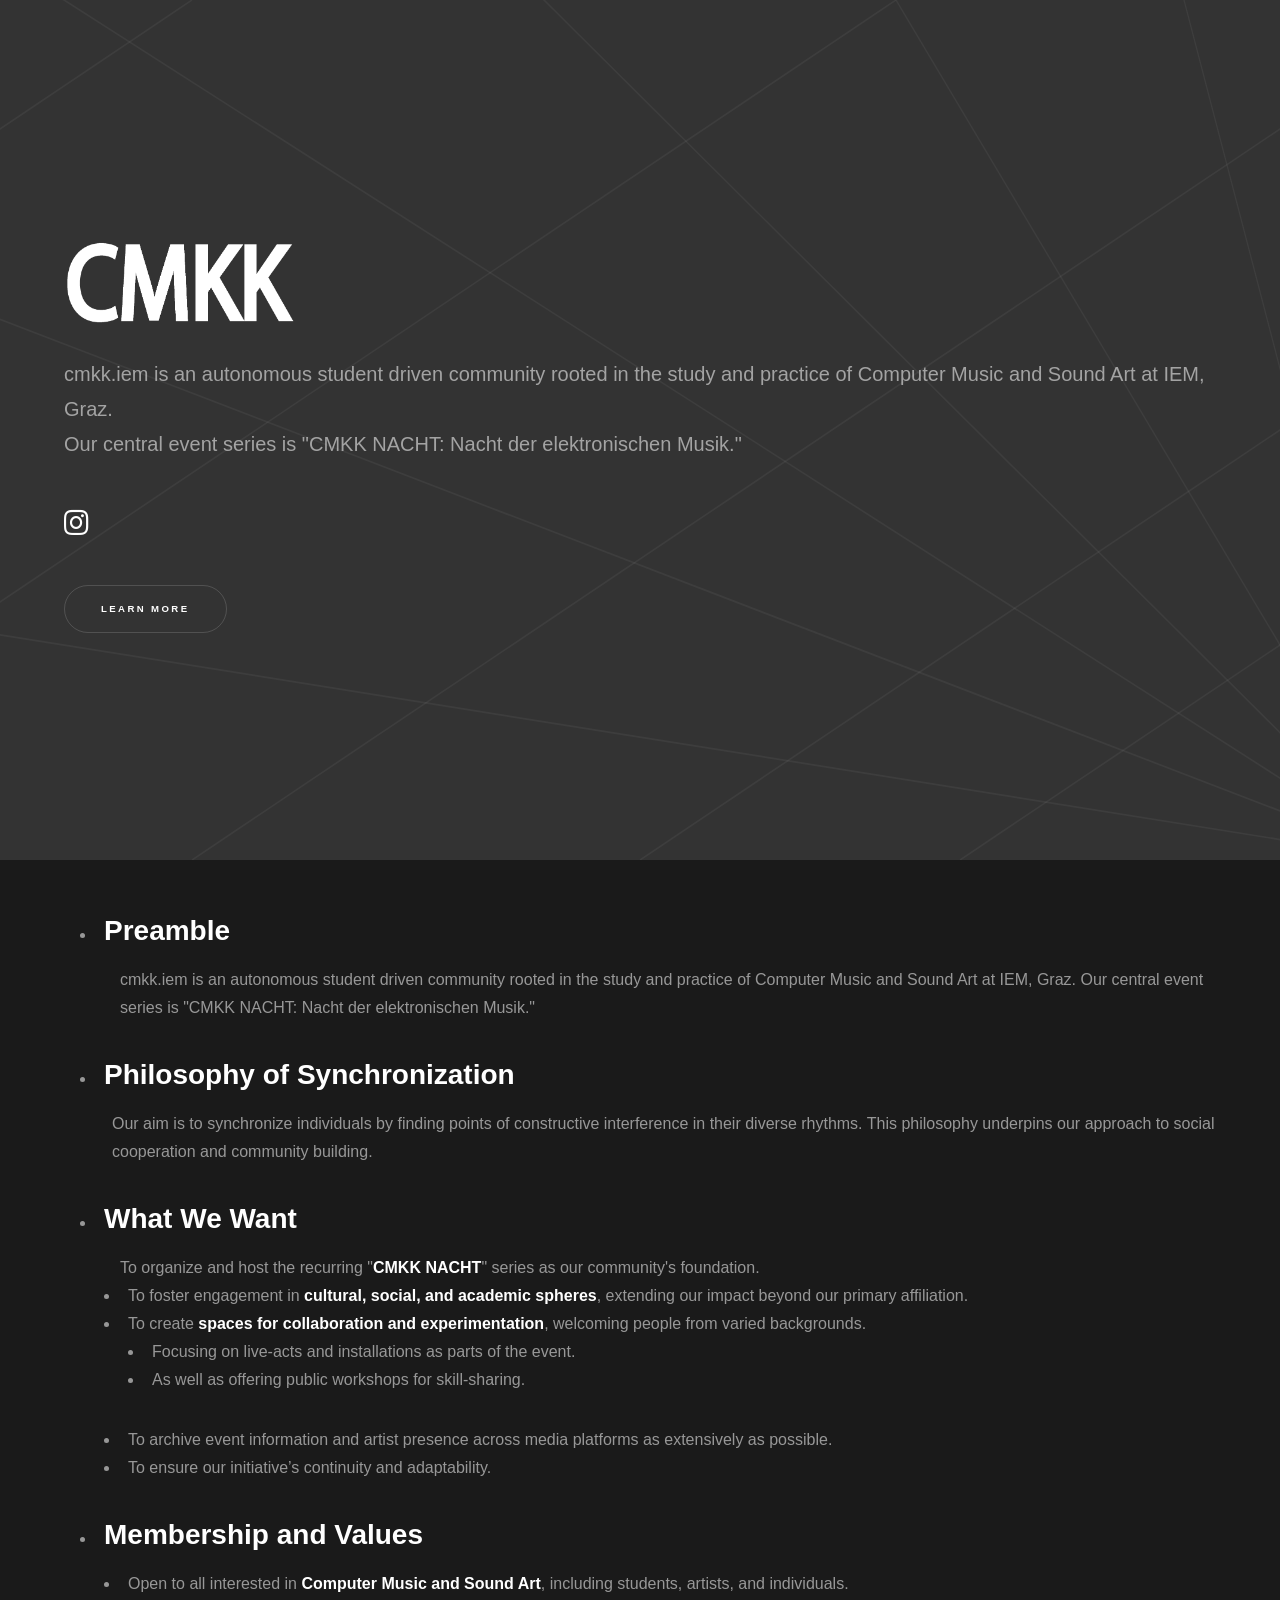
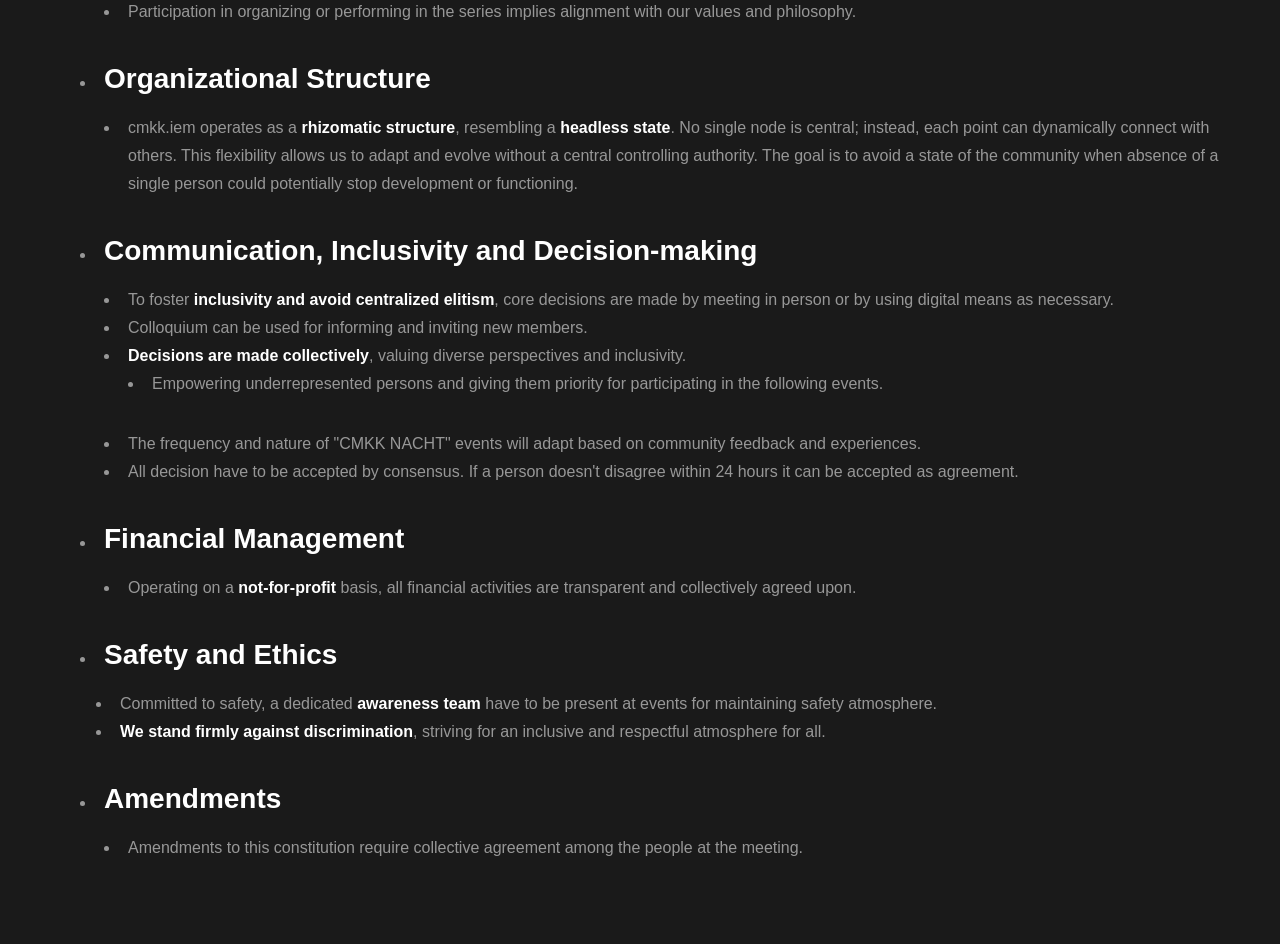
==== index.html @ 6db9745a "Add files via upload" ====
<!DOCTYPE HTML>
<!--
	Hyperspace by HTML5 UP
	html5up.net | @ajlkn
	Free for personal and commercial use under the CCA 3.0 license (html5up.net/license)
-->
<html>
	<head>
		<title>Hyperspace by HTML5 UP</title>
		<meta charset="utf-8" />
		<meta name="viewport" content="width=device-width, initial-scale=1, user-scalable=no" />
		<link rel="stylesheet" href="assets/css/main.css" />
		<noscript><link rel="stylesheet" href="assets/css/noscript.css" /></noscript>
	</head>
	<body class="is-preload">


		<!-- Wrapper -->
			<div id="wrapper">

				<!-- Intro -->
					<section id="intro" class="wrapper style1 fullscreen fade-up">
						<div class="inner">
							<img width="20%"src="assets/cmkk.png"> 
							<p>cmkk.iem is an autonomous student driven community rooted in the study and practice of Computer Music and Sound Art at IEM, Graz. <br> Our central event series is "CMKK NACHT: Nacht der elektronischen Musik."

							<h2><a href="#" class="icon brands fa-instagram"><span class="label">Instagram</span></a></h2></p>
							<ul class="actions">
								<li><a href="#one" class="button scrolly">Learn more</a></li>


							</ul>
						</div>
					</section>

				<!-- One -->
					<section id="one" class="wrapper style2 diva">
						<section>
							<div class="inner"><ul>
 	<li>
<h2>Preamble</h2>
<ul>
 	cmkk.iem is an autonomous student driven community rooted in the study and practice of Computer Music and Sound Art at IEM, Graz. Our central event series is "CMKK NACHT: Nacht der elektronischen Musik."</li>
</ul>
</li>
</ul>
<ul>
 	<li>
<h2>Philosophy of Synchronization</h2>
</li>
 	
<ul>
 	Our aim is to synchronize individuals by finding points of constructive interference in their diverse rhythms. This philosophy underpins our approach to social cooperation and community building.</li>
</ul>
</li>
</ul>
<ul>
 	<li>
<h2>What We Want</h2>
<ul>
 	To organize and host the recurring "<b>CMKK NACHT</b>" series as our community's foundation.</li>
 	<li>To foster engagement in <b>cultural, social, and academic spheres</b>, extending our impact beyond our primary affiliation.</li>
 	<li>To create <b>spaces for collaboration and experimentation</b>, welcoming people from varied backgrounds.
<ul>
 	<li>Focusing on live-acts and installations as parts of the event.</li>
 	<li>As well as offering public workshops for skill-sharing.</li>
</ul>
</li>
 	<li>To archive event information and artist presence across media platforms as extensively as possible.</li>
 	<li>To ensure our initiative’s continuity and adaptability.</li>
</ul>
</li>
 	<li>
<h2>Membership and Values</h2>
<ul>
 	<li>Open to all interested in <b>Computer Music and Sound Art</b>, including students, artists, and individuals.</li>
 	<li>Participation in organizing or performing in the series implies alignment with our values and philosophy.</li>
</ul>
</li>
 	<li>
<h2>Organizational Structure</h2>
<ul>
 	<li>cmkk.iem operates as a <b>rhizomatic structure</b>, resembling a <b>headless state</b>. No single node is central; instead, each point can dynamically connect with others. This flexibility allows us to adapt and evolve without a central controlling authority. The goal is to avoid a state of the community when absence of a single person could potentially stop development or functioning.</li>
</ul>
</li>
 	<li>
<h2>Communication, Inclusivity and Decision-making</h2>
<ul>
 	<li>To foster <b>inclusivity and avoid centralized elitism</b>, core decisions are made by meeting in person or by using digital means as necessary.</li>
 	<li>Colloquium can be used for informing and inviting new members.</li>
 	<li><b>Decisions are made collectively</b>, valuing diverse perspectives and inclusivity.
<ul>
 	<li>Empowering underrepresented persons and giving them priority for participating in the following events.</li>
</ul>
</li>
 	<li>The frequency and nature of "CMKK NACHT" events will adapt based on community feedback and experiences.</li>
 	<li>All decision have to be accepted by consensus. If a person doesn't disagree within 24 hours it can be accepted as agreement.</li>
</ul>
</li>
 	<li>
<h2>Financial Management</h2>
<ul>
 	<li>Operating on a <b>not-for-profit</b> basis, all financial activities are transparent and collectively agreed upon.</li>
</ul>
</li>
 	<li>
<h2>Safety and Ethics</h2>
</li>
 	
<ul>
 	<li>Committed to safety, a dedicated <b>awareness team</b> have to be present at events for maintaining safety atmosphere.</li>
 	<li><b>We stand firmly against discrimination</b>, striving for an inclusive and respectful atmosphere for all.</li>
</ul>
</li>
</ul>
<ul>
 	<li>
<h2>Amendments</h2>
<ul>
 	<li>Amendments to this constitution require collective agreement among the people at the meeting.</li>
</ul>
</li>
</ul>
</div>
					</section>
						
					

				

			</div>

		<!-- Scripts -->
			<script src="assets/js/jquery.min.js"></script>
			<script src="assets/js/jquery.scrollex.min.js"></script>
			<script src="assets/js/jquery.scrolly.min.js"></script>
			<script src="assets/js/browser.min.js"></script>
			<script src="assets/js/breakpoints.min.js"></script>
			<script src="assets/js/util.js"></script>
			<script src="assets/js/main.js"></script>

	</body>
</html>
---- assets/css/main.css ----
@import url(fontawesome-all.min.css);

/*
	Hyperspace by HTML5 UP
	html5up.net | @ajlkn
	Free for personal and commercial use under the CCA 3.0 license (html5up.net/license)
*/

html, body, div, span, applet, object,
iframe, h1, h2, h3, h4, h5, h6, p, blockquote,
pre, a, abbr, acronym, address, big, cite,
code, del, dfn, em, img, ins, kbd, q, s, samp,
small, strike, strong, sub, sup, tt, var, b,
u, i, center, dl, dt, dd, ol, ul, li, fieldset,
form, label, legend, table, caption, tbody,
tfoot, thead, tr, th, td, article, aside,
canvas, details, embed, figure, figcaption,
footer, header, hgroup, menu, nav, output, ruby,
section, summary, time, mark, audio, video {
	margin: 0;
	padding: 0;
	border: 0;
	font-size: 100%;
	font: inherit;
	vertical-align: baseline;}

article, aside, details, figcaption, figure,
footer, header, hgroup, menu, nav, section {
	display: block;}

body {
	line-height: 1;
}

ol, ul {
	list-style: none;
}

blockquote, q {
	quotes: none;
}

	blockquote:before, blockquote:after, q:before, q:after {
		content: '';
		content: none;
	}

table {
	border-collapse: collapse;
	border-spacing: 0;
}

body {
	-webkit-text-size-adjust: none;
}

mark {
	background-color: transparent;
	color: inherit;
}

input::-moz-focus-inner {
	border: 0;
	padding: 0;
}

input, select, textarea {
	-moz-appearance: none;
	-webkit-appearance: none;
	-ms-appearance: none;
	appearance: none;
}

/* Basic */

	@-ms-viewport {
		width: device-width;
	}

	body {
		-ms-overflow-style: scrollbar;
	}

	@media screen and (max-width: 480px) {

		html, body {
			min-width: 320px;
		}

	}

	html {
		box-sizing: border-box;
	}

	*, *:before, *:after {
		box-sizing: inherit;
	}

	body {
		background: #312450;
	}

		body.is-preload *, body.is-preload *:before, body.is-preload *:after {
			-moz-animation: none !important;
			-webkit-animation: none !important;
			-ms-animation: none !important;
			animation: none !important;
			-moz-transition: none !important;
			-webkit-transition: none !important;
			-ms-transition: none !important;
			transition: none !important;
		}
	 .diva {
  padding-top: 50px;
  padding-right: 30px;
  padding-bottom: 50px;
  padding-left: 80px;
}

/* Type */

	body, input, select, textarea {
		color: rgba(255, 255, 255, 0.55);
		font-family: Arial, Helvetica, sans-serif;
		font-size: 16.5pt;
		font-weight: normal;
		line-height: 1.75;
	}

		@media screen and (max-width: 1680px) {

			body, input, select, textarea {
				font-size: 13pt;
			}

		}

		@media screen and (max-width: 1280px) {

			body, input, select, textarea {
				font-size: 12pt;
			}

		}

		@media screen and (max-width: 360px) {

			body, input, select, textarea {
				font-size: 11pt;
			}

		}

	a {
		-moz-transition: color 0.2s ease, border-bottom-color 0.2s ease;
		-webkit-transition: color 0.2s ease, border-bottom-color 0.2s ease;
		-ms-transition: color 0.2s ease, border-bottom-color 0.2s ease;
		transition: color 0.2s ease, border-bottom-color 0.2s ease;
		border-bottom: dotted 1px rgba(255, 255, 255, 0.35);
		color: inherit;
		text-decoration: none;
	}

		a:hover {
			border-bottom-color: transparent;
			color: #ffffff;
		}

	strong, b {
		color: #ffffff;
		font-weight: bold;
	}

	em, i {
		font-style: italic;
	}

	p {
		margin: 0 0 2em 0;
	}

	h1, h2, h3, h4, h5, h6 {
		color: #ffffff;
		font-weight: bold;
		line-height: 1.5;
		margin: 0 0 0.5em 0;
	}

		h1 a, h2 a, h3 a, h4 a, h5 a, h6 a {
			color: inherit;
			text-decoration: none;
		}

	h1 {
		font-size: 2.75em;
	}

		h1.major {
			margin: 0 0 1.3em 0;
			position: relative;
			padding-bottom: 0.35em;
		}

			h1.major:after {
				background-image: -moz-linear-gradient(to right, #5e42a6, #b74e91);
				background-image: -webkit-linear-gradient(to right, #5e42a6, #b74e91);
				background-image: -ms-linear-gradient(to right, #5e42a6, #b74e91);
				background-image: linear-gradient(to right, #5e42a6, #b74e91);
				-moz-transition: max-width 0.2s ease;
				-webkit-transition: max-width 0.2s ease;
				-ms-transition: max-width 0.2s ease;
				transition: max-width 0.2s ease;
				border-radius: 0.2em;
				bottom: 0;
				content: '';
				height: 0.05em;
				position: absolute;
				right: 0;
				width: 100%;
			}

	h2 {
		font-size: 1.75em;
	}

	h3 {
		font-size: 1.1em;
	}

	h4 {
		font-size: 1em;
	}

	h5 {
		font-size: 0.8em;
	}

	h6 {
		font-size: 0.6em;
	}

	@media screen and (max-width: 736px) {

		h1 {
			font-size: 2em;
		}

		h2 {
			font-size: 1.25em;
		}

		h3 {
			font-size: 1em;
		}

		h4 {
			font-size: 0.8em;
		}

		h5 {
			font-size: 0.6em;
		}

		h6 {
			font-size: 0.6em;
		}

	}

	sub {
		font-size: 0.8em;
		position: relative;
		top: 0.5em;
	}

	sup {
		font-size: 0.8em;
		position: relative;
		top: -0.5em;
	}

	blockquote {
		border-left: solid 4px rgba(255, 255, 255, 0.15);
		font-style: italic;
		margin: 0 0 2em 0;
		padding: 0.5em 0 0.5em 2em;
	}

	code {
		background: rgba(255, 255, 255, 0.05);
		border-radius: 0.25em;
		border: solid 1px rgba(255, 255, 255, 0.15);
		font-family: "Courier New", monospace;
		font-size: 0.9em;
		margin: 0 0.25em;
		padding: 0.25em 0.65em;
	}

	pre {
		-webkit-overflow-scrolling: touch;
		font-family: "Courier New", monospace;
		font-size: 0.9em;
		margin: 0 0 2em 0;
	}

		pre code {
			display: block;
			line-height: 1.75em;
			padding: 1em 1.5em;
			overflow-x: auto;
		}

	hr {
		border: 0;
		border-bottom: solid 1px rgba(255, 255, 255, 0.15);
		margin: 2em 0;
	}

		hr.major {
			margin: 3em 0;
		}

	.align-left {
		text-align: left;
	}

	.align-center {
		text-align: center;
	}

	.align-right {
		text-align: right;
	}

/* Row */

	.row {
		display: flex;
		flex-wrap: wrap;
		box-sizing: border-box;
		align-items: stretch;
	}

		.row > * {
			box-sizing: border-box;
		}

		.row.gtr-uniform > * > :last-child {
			margin-bottom: 0;
		}

		.row.aln-left {
			justify-content: flex-start;
		}

		.row.aln-center {
			justify-content: center;
		}

		.row.aln-right {
			justify-content: flex-end;
		}

		.row.aln-top {
			align-items: flex-start;
		}

		.row.aln-middle {
			align-items: center;
		}

		.row.aln-bottom {
			align-items: flex-end;
		}

		.row > .imp {
			order: -1;
		}

		.row > .col-1 {
			width: 8.33333%;
		}

		.row > .off-1 {
			margin-left: 8.33333%;
		}

		.row > .col-2 {
			width: 16.66667%;
		}

		.row > .off-2 {
			margin-left: 16.66667%;
		}

		.row > .col-3 {
			width: 25%;
		}

		.row > .off-3 {
			margin-left: 25%;
		}

		.row > .col-4 {
			width: 33.33333%;
		}

		.row > .off-4 {
			margin-left: 33.33333%;
		}

		.row > .col-5 {
			width: 41.66667%;
		}

		.row > .off-5 {
			margin-left: 41.66667%;
		}

		.row > .col-6 {
			width: 50%;
		}

		.row > .off-6 {
			margin-left: 50%;
		}

		.row > .col-7 {
			width: 58.33333%;
		}

		.row > .off-7 {
			margin-left: 58.33333%;
		}

		.row > .col-8 {
			width: 66.66667%;
		}

		.row > .off-8 {
			margin-left: 66.66667%;
		}

		.row > .col-9 {
			width: 75%;
		}

		.row > .off-9 {
			margin-left: 75%;
		}

		.row > .col-10 {
			width: 83.33333%;
		}

		.row > .off-10 {
			margin-left: 83.33333%;
		}

		.row > .col-11 {
			width: 91.66667%;
		}

		.row > .off-11 {
			margin-left: 91.66667%;
		}

		.row > .col-12 {
			width: 100%;
		}

		.row > .off-12 {
			margin-left: 100%;
		}

		.row.gtr-0 {
			margin-top: 0;
			margin-left: 0em;
		}

			.row.gtr-0 > * {
				padding: 0 0 0 0em;
			}

			.row.gtr-0.gtr-uniform {
				margin-top: 0em;
			}

				.row.gtr-0.gtr-uniform > * {
					padding-top: 0em;
				}

		.row.gtr-25 {
			margin-top: 0;
			margin-left: -0.375em;
		}

			.row.gtr-25 > * {
				padding: 0 0 0 0.375em;
			}

			.row.gtr-25.gtr-uniform {
				margin-top: -0.375em;
			}

				.row.gtr-25.gtr-uniform > * {
					padding-top: 0.375em;
				}

		.row.gtr-50 {
			margin-top: 0;
			margin-left: -0.75em;
		}

			.row.gtr-50 > * {
				padding: 0 0 0 0.75em;
			}

			.row.gtr-50.gtr-uniform {
				margin-top: -0.75em;
			}

				.row.gtr-50.gtr-uniform > * {
					padding-top: 0.75em;
				}

		.row {
			margin-top: 0;
			margin-left: -1.5em;
		}

			.row > * {
				padding: 0 0 0 1.5em;
			}

			.row.gtr-uniform {
				margin-top: -1.5em;
			}

				.row.gtr-uniform > * {
					padding-top: 1.5em;
				}

		.row.gtr-150 {
			margin-top: 0;
			margin-left: -2.25em;
		}

			.row.gtr-150 > * {
				padding: 0 0 0 2.25em;
			}

			.row.gtr-150.gtr-uniform {
				margin-top: -2.25em;
			}

				.row.gtr-150.gtr-uniform > * {
					padding-top: 2.25em;
				}

		.row.gtr-200 {
			margin-top: 0;
			margin-left: -3em;
		}

			.row.gtr-200 > * {
				padding: 0 0 0 3em;
			}

			.row.gtr-200.gtr-uniform {
				margin-top: -3em;
			}

				.row.gtr-200.gtr-uniform > * {
					padding-top: 3em;
				}

		@media screen and (max-width: 1680px) {

			.row {
				display: flex;
				flex-wrap: wrap;
				box-sizing: border-box;
				align-items: stretch;
			}

				.row > * {
					box-sizing: border-box;
				}

				.row.gtr-uniform > * > :last-child {
					margin-bottom: 0;
				}

				.row.aln-left {
					justify-content: flex-start;
				}

				.row.aln-center {
					justify-content: center;
				}

				.row.aln-right {
					justify-content: flex-end;
				}

				.row.aln-top {
					align-items: flex-start;
				}

				.row.aln-middle {
					align-items: center;
				}

				.row.aln-bottom {
					align-items: flex-end;
				}

				.row > .imp-xlarge {
					order: -1;
				}

				.row > .col-1-xlarge {
					width: 8.33333%;
				}

				.row > .off-1-xlarge {
					margin-left: 8.33333%;
				}

				.row > .col-2-xlarge {
					width: 16.66667%;
				}

				.row > .off-2-xlarge {
					margin-left: 16.66667%;
				}

				.row > .col-3-xlarge {
					width: 25%;
				}

				.row > .off-3-xlarge {
					margin-left: 25%;
				}

				.row > .col-4-xlarge {
					width: 33.33333%;
				}

				.row > .off-4-xlarge {
					margin-left: 33.33333%;
				}

				.row > .col-5-xlarge {
					width: 41.66667%;
				}

				.row > .off-5-xlarge {
					margin-left: 41.66667%;
				}

				.row > .col-6-xlarge {
					width: 50%;
				}

				.row > .off-6-xlarge {
					margin-left: 50%;
				}

				.row > .col-7-xlarge {
					width: 58.33333%;
				}

				.row > .off-7-xlarge {
					margin-left: 58.33333%;
				}

				.row > .col-8-xlarge {
					width: 66.66667%;
				}

				.row > .off-8-xlarge {
					margin-left: 66.66667%;
				}

				.row > .col-9-xlarge {
					width: 75%;
				}

				.row > .off-9-xlarge {
					margin-left: 75%;
				}

				.row > .col-10-xlarge {
					width: 83.33333%;
				}

				.row > .off-10-xlarge {
					margin-left: 83.33333%;
				}

				.row > .col-11-xlarge {
					width: 91.66667%;
				}

				.row > .off-11-xlarge {
					margin-left: 91.66667%;
				}

				.row > .col-12-xlarge {
					width: 100%;
				}

				.row > .off-12-xlarge {
					margin-left: 100%;
				}

				.row.gtr-0 {
					margin-top: 0;
					margin-left: 0em;
				}

					.row.gtr-0 > * {
						padding: 0 0 0 0em;
					}

					.row.gtr-0.gtr-uniform {
						margin-top: 0em;
					}

						.row.gtr-0.gtr-uniform > * {
							padding-top: 0em;
						}

				.row.gtr-25 {
					margin-top: 0;
					margin-left: -0.375em;
				}

					.row.gtr-25 > * {
						padding: 0 0 0 0.375em;
					}

					.row.gtr-25.gtr-uniform {
						margin-top: -0.375em;
					}

						.row.gtr-25.gtr-uniform > * {
							padding-top: 0.375em;
						}

				.row.gtr-50 {
					margin-top: 0;
					margin-left: -0.75em;
				}

					.row.gtr-50 > * {
						padding: 0 0 0 0.75em;
					}

					.row.gtr-50.gtr-uniform {
						margin-top: -0.75em;
					}

						.row.gtr-50.gtr-uniform > * {
							padding-top: 0.75em;
						}

				.row {
					margin-top: 0;
					margin-left: -1.5em;
				}

					.row > * {
						padding: 0 0 0 1.5em;
					}

					.row.gtr-uniform {
						margin-top: -1.5em;
					}

						.row.gtr-uniform > * {
							padding-top: 1.5em;
						}

				.row.gtr-150 {
					margin-top: 0;
					margin-left: -2.25em;
				}

					.row.gtr-150 > * {
						padding: 0 0 0 2.25em;
					}

					.row.gtr-150.gtr-uniform {
						margin-top: -2.25em;
					}

						.row.gtr-150.gtr-uniform > * {
							padding-top: 2.25em;
						}

				.row.gtr-200 {
					margin-top: 0;
					margin-left: -3em;
				}

					.row.gtr-200 > * {
						padding: 0 0 0 3em;
					}

					.row.gtr-200.gtr-uniform {
						margin-top: -3em;
					}

						.row.gtr-200.gtr-uniform > * {
							padding-top: 3em;
						}

		}

		@media screen and (max-width: 1280px) {

			.row {
				display: flex;
				flex-wrap: wrap;
				box-sizing: border-box;
				align-items: stretch;
			}

				.row > * {
					box-sizing: border-box;
				}

				.row.gtr-uniform > * > :last-child {
					margin-bottom: 0;
				}

				.row.aln-left {
					justify-content: flex-start;
				}

				.row.aln-center {
					justify-content: center;
				}

				.row.aln-right {
					justify-content: flex-end;
				}

				.row.aln-top {
					align-items: flex-start;
				}

				.row.aln-middle {
					align-items: center;
				}

				.row.aln-bottom {
					align-items: flex-end;
				}

				.row > .imp-large {
					order: -1;
				}

				.row > .col-1-large {
					width: 8.33333%;
				}

				.row > .off-1-large {
					margin-left: 8.33333%;
				}

				.row > .col-2-large {
					width: 16.66667%;
				}

				.row > .off-2-large {
					margin-left: 16.66667%;
				}

				.row > .col-3-large {
					width: 25%;
				}

				.row > .off-3-large {
					margin-left: 25%;
				}

				.row > .col-4-large {
					width: 33.33333%;
				}

				.row > .off-4-large {
					margin-left: 33.33333%;
				}

				.row > .col-5-large {
					width: 41.66667%;
				}

				.row > .off-5-large {
					margin-left: 41.66667%;
				}

				.row > .col-6-large {
					width: 50%;
				}

				.row > .off-6-large {
					margin-left: 50%;
				}

				.row > .col-7-large {
					width: 58.33333%;
				}

				.row > .off-7-large {
					margin-left: 58.33333%;
				}

				.row > .col-8-large {
					width: 66.66667%;
				}

				.row > .off-8-large {
					margin-left: 66.66667%;
				}

				.row > .col-9-large {
					width: 75%;
				}

				.row > .off-9-large {
					margin-left: 75%;
				}

				.row > .col-10-large {
					width: 83.33333%;
				}

				.row > .off-10-large {
					margin-left: 83.33333%;
				}

				.row > .col-11-large {
					width: 91.66667%;
				}

				.row > .off-11-large {
					margin-left: 91.66667%;
				}

				.row > .col-12-large {
					width: 100%;
				}

				.row > .off-12-large {
					margin-left: 100%;
				}

				.row.gtr-0 {
					margin-top: 0;
					margin-left: 0em;
				}

					.row.gtr-0 > * {
						padding: 0 0 0 0em;
					}

					.row.gtr-0.gtr-uniform {
						margin-top: 0em;
					}

						.row.gtr-0.gtr-uniform > * {
							padding-top: 0em;
						}

				.row.gtr-25 {
					margin-top: 0;
					margin-left: -0.375em;
				}

					.row.gtr-25 > * {
						padding: 0 0 0 0.375em;
					}

					.row.gtr-25.gtr-uniform {
						margin-top: -0.375em;
					}

						.row.gtr-25.gtr-uniform > * {
							padding-top: 0.375em;
						}

				.row.gtr-50 {
					margin-top: 0;
					margin-left: -0.75em;
				}

					.row.gtr-50 > * {
						padding: 0 0 0 0.75em;
					}

					.row.gtr-50.gtr-uniform {
						margin-top: -0.75em;
					}

						.row.gtr-50.gtr-uniform > * {
							padding-top: 0.75em;
						}

				.row {
					margin-top: 0;
					margin-left: -1.5em;
				}

					.row > * {
						padding: 0 0 0 1.5em;
					}

					.row.gtr-uniform {
						margin-top: -1.5em;
					}

						.row.gtr-uniform > * {
							padding-top: 1.5em;
						}

				.row.gtr-150 {
					margin-top: 0;
					margin-left: -2.25em;
				}

					.row.gtr-150 > * {
						padding: 0 0 0 2.25em;
					}

					.row.gtr-150.gtr-uniform {
						margin-top: -2.25em;
					}

						.row.gtr-150.gtr-uniform > * {
							padding-top: 2.25em;
						}

				.row.gtr-200 {
					margin-top: 0;
					margin-left: -3em;
				}

					.row.gtr-200 > * {
						padding: 0 0 0 3em;
					}

					.row.gtr-200.gtr-uniform {
						margin-top: -3em;
					}

						.row.gtr-200.gtr-uniform > * {
							padding-top: 3em;
						}

		}

		@media screen and (max-width: 980px) {

			.row {
				display: flex;
				flex-wrap: wrap;
				box-sizing: border-box;
				align-items: stretch;
			}

				.row > * {
					box-sizing: border-box;
				}

				.row.gtr-uniform > * > :last-child {
					margin-bottom: 0;
				}

				.row.aln-left {
					justify-content: flex-start;
				}

				.row.aln-center {
					justify-content: center;
				}

				.row.aln-right {
					justify-content: flex-end;
				}

				.row.aln-top {
					align-items: flex-start;
				}

				.row.aln-middle {
					align-items: center;
				}

				.row.aln-bottom {
					align-items: flex-end;
				}

				.row > .imp-medium {
					order: -1;
				}

				.row > .col-1-medium {
					width: 8.33333%;
				}

				.row > .off-1-medium {
					margin-left: 8.33333%;
				}

				.row > .col-2-medium {
					width: 16.66667%;
				}

				.row > .off-2-medium {
					margin-left: 16.66667%;
				}

				.row > .col-3-medium {
					width: 25%;
				}

				.row > .off-3-medium {
					margin-left: 25%;
				}

				.row > .col-4-medium {
					width: 33.33333%;
				}

				.row > .off-4-medium {
					margin-left: 33.33333%;
				}

				.row > .col-5-medium {
					width: 41.66667%;
				}

				.row > .off-5-medium {
					margin-left: 41.66667%;
				}

				.row > .col-6-medium {
					width: 50%;
				}

				.row > .off-6-medium {
					margin-left: 50%;
				}

				.row > .col-7-medium {
					width: 58.33333%;
				}

				.row > .off-7-medium {
					margin-left: 58.33333%;
				}

				.row > .col-8-medium {
					width: 66.66667%;
				}

				.row > .off-8-medium {
					margin-left: 66.66667%;
				}

				.row > .col-9-medium {
					width: 75%;
				}

				.row > .off-9-medium {
					margin-left: 75%;
				}

				.row > .col-10-medium {
					width: 83.33333%;
				}

				.row > .off-10-medium {
					margin-left: 83.33333%;
				}

				.row > .col-11-medium {
					width: 91.66667%;
				}

				.row > .off-11-medium {
					margin-left: 91.66667%;
				}

				.row > .col-12-medium {
					width: 100%;
				}

				.row > .off-12-medium {
					margin-left: 100%;
				}

				.row.gtr-0 {
					margin-top: 0;
					margin-left: 0em;
				}

					.row.gtr-0 > * {
						padding: 0 0 0 0em;
					}

					.row.gtr-0.gtr-uniform {
						margin-top: 0em;
					}

						.row.gtr-0.gtr-uniform > * {
							padding-top: 0em;
						}

				.row.gtr-25 {
					margin-top: 0;
					margin-left: -0.375em;
				}

					.row.gtr-25 > * {
						padding: 0 0 0 0.375em;
					}

					.row.gtr-25.gtr-uniform {
						margin-top: -0.375em;
					}

						.row.gtr-25.gtr-uniform > * {
							padding-top: 0.375em;
						}

				.row.gtr-50 {
					margin-top: 0;
					margin-left: -0.75em;
				}

					.row.gtr-50 > * {
						padding: 0 0 0 0.75em;
					}

					.row.gtr-50.gtr-uniform {
						margin-top: -0.75em;
					}

						.row.gtr-50.gtr-uniform > * {
							padding-top: 0.75em;
						}

				.row {
					margin-top: 0;
					margin-left: -1.5em;
				}

					.row > * {
						padding: 0 0 0 1.5em;
					}

					.row.gtr-uniform {
						margin-top: -1.5em;
					}

						.row.gtr-uniform > * {
							padding-top: 1.5em;
						}

				.row.gtr-150 {
					margin-top: 0;
					margin-left: -2.25em;
				}

					.row.gtr-150 > * {
						padding: 0 0 0 2.25em;
					}

					.row.gtr-150.gtr-uniform {
						margin-top: -2.25em;
					}

						.row.gtr-150.gtr-uniform > * {
							padding-top: 2.25em;
						}

				.row.gtr-200 {
					margin-top: 0;
					margin-left: -3em;
				}

					.row.gtr-200 > * {
						padding: 0 0 0 3em;
					}

					.row.gtr-200.gtr-uniform {
						margin-top: -3em;
					}

						.row.gtr-200.gtr-uniform > * {
							padding-top: 3em;
						}

		}

		@media screen and (max-width: 736px) {

			.row {
				display: flex;
				flex-wrap: wrap;
				box-sizing: border-box;
				align-items: stretch;
			}

				.row > * {
					box-sizing: border-box;
				}

				.row.gtr-uniform > * > :last-child {
					margin-bottom: 0;
				}

				.row.aln-left {
					justify-content: flex-start;
				}

				.row.aln-center {
					justify-content: center;
				}

				.row.aln-right {
					justify-content: flex-end;
				}

				.row.aln-top {
					align-items: flex-start;
				}

				.row.aln-middle {
					align-items: center;
				}

				.row.aln-bottom {
					align-items: flex-end;
				}

				.row > .imp-small {
					order: -1;
				}

				.row > .col-1-small {
					width: 8.33333%;
				}

				.row > .off-1-small {
					margin-left: 8.33333%;
				}

				.row > .col-2-small {
					width: 16.66667%;
				}

				.row > .off-2-small {
					margin-left: 16.66667%;
				}

				.row > .col-3-small {
					width: 25%;
				}

				.row > .off-3-small {
					margin-left: 25%;
				}

				.row > .col-4-small {
					width: 33.33333%;
				}

				.row > .off-4-small {
					margin-left: 33.33333%;
				}

				.row > .col-5-small {
					width: 41.66667%;
				}

				.row > .off-5-small {
					margin-left: 41.66667%;
				}

				.row > .col-6-small {
					width: 50%;
				}

				.row > .off-6-small {
					margin-left: 50%;
				}

				.row > .col-7-small {
					width: 58.33333%;
				}

				.row > .off-7-small {
					margin-left: 58.33333%;
				}

				.row > .col-8-small {
					width: 66.66667%;
				}

				.row > .off-8-small {
					margin-left: 66.66667%;
				}

				.row > .col-9-small {
					width: 75%;
				}

				.row > .off-9-small {
					margin-left: 75%;
				}

				.row > .col-10-small {
					width: 83.33333%;
				}

				.row > .off-10-small {
					margin-left: 83.33333%;
				}

				.row > .col-11-small {
					width: 91.66667%;
				}

				.row > .off-11-small {
					margin-left: 91.66667%;
				}

				.row > .col-12-small {
					width: 100%;
				}

				.row > .off-12-small {
					margin-left: 100%;
				}

				.row.gtr-0 {
					margin-top: 0;
					margin-left: 0em;
				}

					.row.gtr-0 > * {
						padding: 0 0 0 0em;
					}

					.row.gtr-0.gtr-uniform {
						margin-top: 0em;
					}

						.row.gtr-0.gtr-uniform > * {
							padding-top: 0em;
						}

				.row.gtr-25 {
					margin-top: 0;
					margin-left: -0.375em;
				}

					.row.gtr-25 > * {
						padding: 0 0 0 0.375em;
					}

					.row.gtr-25.gtr-uniform {
						margin-top: -0.375em;
					}

						.row.gtr-25.gtr-uniform > * {
							padding-top: 0.375em;
						}

				.row.gtr-50 {
					margin-top: 0;
					margin-left: -0.75em;
				}

					.row.gtr-50 > * {
						padding: 0 0 0 0.75em;
					}

					.row.gtr-50.gtr-uniform {
						margin-top: -0.75em;
					}

						.row.gtr-50.gtr-uniform > * {
							padding-top: 0.75em;
						}

				.row {
					margin-top: 0;
					margin-left: -1.5em;
				}

					.row > * {
						padding: 0 0 0 1.5em;
					}

					.row.gtr-uniform {
						margin-top: -1.5em;
					}

						.row.gtr-uniform > * {
							padding-top: 1.5em;
						}

				.row.gtr-150 {
					margin-top: 0;
					margin-left: -2.25em;
				}

					.row.gtr-150 > * {
						padding: 0 0 0 2.25em;
					}

					.row.gtr-150.gtr-uniform {
						margin-top: -2.25em;
					}

						.row.gtr-150.gtr-uniform > * {
							padding-top: 2.25em;
						}

				.row.gtr-200 {
					margin-top: 0;
					margin-left: -3em;
				}

					.row.gtr-200 > * {
						padding: 0 0 0 3em;
					}

					.row.gtr-200.gtr-uniform {
						margin-top: -3em;
					}

						.row.gtr-200.gtr-uniform > * {
							padding-top: 3em;
						}

		}

		@media screen and (max-width: 480px) {

			.row {
				display: flex;
				flex-wrap: wrap;
				box-sizing: border-box;
				align-items: stretch;
			}

				.row > * {
					box-sizing: border-box;
				}

				.row.gtr-uniform > * > :last-child {
					margin-bottom: 0;
				}

				.row.aln-left {
					justify-content: flex-start;
				}

				.row.aln-center {
					justify-content: center;
				}

				.row.aln-right {
					justify-content: flex-end;
				}

				.row.aln-top {
					align-items: flex-start;
				}

				.row.aln-middle {
					align-items: center;
				}

				.row.aln-bottom {
					align-items: flex-end;
				}

				.row > .imp-xsmall {
					order: -1;
				}

				.row > .col-1-xsmall {
					width: 8.33333%;
				}

				.row > .off-1-xsmall {
					margin-left: 8.33333%;
				}

				.row > .col-2-xsmall {
					width: 16.66667%;
				}

				.row > .off-2-xsmall {
					margin-left: 16.66667%;
				}

				.row > .col-3-xsmall {
					width: 25%;
				}

				.row > .off-3-xsmall {
					margin-left: 25%;
				}

				.row > .col-4-xsmall {
					width: 33.33333%;
				}

				.row > .off-4-xsmall {
					margin-left: 33.33333%;
				}

				.row > .col-5-xsmall {
					width: 41.66667%;
				}

				.row > .off-5-xsmall {
					margin-left: 41.66667%;
				}

				.row > .col-6-xsmall {
					width: 50%;
				}

				.row > .off-6-xsmall {
					margin-left: 50%;
				}

				.row > .col-7-xsmall {
					width: 58.33333%;
				}

				.row > .off-7-xsmall {
					margin-left: 58.33333%;
				}

				.row > .col-8-xsmall {
					width: 66.66667%;
				}

				.row > .off-8-xsmall {
					margin-left: 66.66667%;
				}

				.row > .col-9-xsmall {
					width: 75%;
				}

				.row > .off-9-xsmall {
					margin-left: 75%;
				}

				.row > .col-10-xsmall {
					width: 83.33333%;
				}

				.row > .off-10-xsmall {
					margin-left: 83.33333%;
				}

				.row > .col-11-xsmall {
					width: 91.66667%;
				}

				.row > .off-11-xsmall {
					margin-left: 91.66667%;
				}

				.row > .col-12-xsmall {
					width: 100%;
				}

				.row > .off-12-xsmall {
					margin-left: 100%;
				}

				.row.gtr-0 {
					margin-top: 0;
					margin-left: 0em;
				}

					.row.gtr-0 > * {
						padding: 0 0 0 0em;
					}

					.row.gtr-0.gtr-uniform {
						margin-top: 0em;
					}

						.row.gtr-0.gtr-uniform > * {
							padding-top: 0em;
						}

				.row.gtr-25 {
					margin-top: 0;
					margin-left: -0.375em;
				}

					.row.gtr-25 > * {
						padding: 0 0 0 0.375em;
					}

					.row.gtr-25.gtr-uniform {
						margin-top: -0.375em;
					}

						.row.gtr-25.gtr-uniform > * {
							padding-top: 0.375em;
						}

				.row.gtr-50 {
					margin-top: 0;
					margin-left: -0.75em;
				}

					.row.gtr-50 > * {
						padding: 0 0 0 0.75em;
					}

					.row.gtr-50.gtr-uniform {
						margin-top: -0.75em;
					}

						.row.gtr-50.gtr-uniform > * {
							padding-top: 0.75em;
						}

				.row {
					margin-top: 0;
					margin-left: -1.5em;
				}

					.row > * {
						padding: 0 0 0 1.5em;
					}

					.row.gtr-uniform {
						margin-top: -1.5em;
					}

						.row.gtr-uniform > * {
							padding-top: 1.5em;
						}

				.row.gtr-150 {
					margin-top: 0;
					margin-left: -2.25em;
				}

					.row.gtr-150 > * {
						padding: 0 0 0 2.25em;
					}

					.row.gtr-150.gtr-uniform {
						margin-top: -2.25em;
					}

						.row.gtr-150.gtr-uniform > * {
							padding-top: 2.25em;
						}

				.row.gtr-200 {
					margin-top: 0;
					margin-left: -3em;
				}

					.row.gtr-200 > * {
						padding: 0 0 0 3em;
					}

					.row.gtr-200.gtr-uniform {
						margin-top: -3em;
					}

						.row.gtr-200.gtr-uniform > * {
							padding-top: 3em;
						}

		}

/* Box */

	.box {
		border-radius: 0.25em;
		border: solid 1px rgba(255, 255, 255, 0.15);
		margin-bottom: 2em;
		padding: 1.5em;
	}

		.box > :last-child,
		.box > :last-child > :last-child,
		.box > :last-child > :last-child > :last-child {
			margin-bottom: 0;
		}

		.box.alt {
			border: 0;
			border-radius: 0;
			padding: 0;
		}

/* Button */

	input[type="submit"],
	input[type="reset"],
	input[type="button"],
	button,
	.button {
		-moz-appearance: none;
		-webkit-appearance: none;
		-ms-appearance: none;
		appearance: none;
		-moz-transition: border-color 0.2s ease;
		-webkit-transition: border-color 0.2s ease;
		-ms-transition: border-color 0.2s ease;
		transition: border-color 0.2s ease;
		background-color: transparent;
		border: solid 1px !important;
		border-color: rgba(255, 255, 255, 0.15) !important;
		border-radius: 3em;
		color: #ffffff !important;
		cursor: pointer;
		display: inline-block;
		font-size: 0.6em;
		font-weight: bold;
		height: calc(4.75em + 2px);
		letter-spacing: 0.25em;
		line-height: 4.75em;
		outline: 0;
		padding: 0 3.75em;
		position: relative;
		text-align: center;
		text-decoration: none;
		text-transform: uppercase;
		white-space: nowrap;
	}

		input[type="submit"]:after,
		input[type="reset"]:after,
		input[type="button"]:after,
		button:after,
		.button:after {
			-moz-transform: scale(0.25);
			-webkit-transform: scale(0.25);
			-ms-transform: scale(0.25);
			transform: scale(0.25);
			pointer-events: none;
			-moz-transition: opacity 0.2s ease, -moz-transform 0.2s ease;
			-webkit-transition: opacity 0.2s ease, -webkit-transform 0.2s ease;
			-ms-transition: opacity 0.2s ease, -ms-transform 0.2s ease;
			transition: opacity 0.2s ease, transform 0.2s ease;
			background: #ffffff;
			border-radius: 3em;
			content: '';
			height: 100%;
			left: 0;
			opacity: 0;
			position: absolute;
			top: 0;
			width: 100%;
		}

		input[type="submit"].icon:before,
		input[type="reset"].icon:before,
		input[type="button"].icon:before,
		button.icon:before,
		.button.icon:before {
			margin-right: 0.75em;
		}

		input[type="submit"].fit,
		input[type="reset"].fit,
		input[type="button"].fit,
		button.fit,
		.button.fit {
			width: 100%;
		}

		input[type="submit"].small,
		input[type="reset"].small,
		input[type="button"].small,
		button.small,
		.button.small {
			font-size: 0.4em;
		}

		input[type="submit"].large,
		input[type="reset"].large,
		input[type="button"].large,
		button.large,
		.button.large {
			font-size: 0.8em;
		}

		input[type="submit"].primary,
		input[type="reset"].primary,
		input[type="button"].primary,
		button.primary,
		.button.primary {
			background-color: #ffffff;
			color: #312450 !important;
		}

			input[type="submit"].primary:after,
			input[type="reset"].primary:after,
			input[type="button"].primary:after,
			button.primary:after,
			.button.primary:after {
				display: none;
			}

		input[type="submit"].disabled, input[type="submit"]:disabled,
		input[type="reset"].disabled,
		input[type="reset"]:disabled,
		input[type="button"].disabled,
		input[type="button"]:disabled,
		button.disabled,
		button:disabled,
		.button.disabled,
		.button:disabled {
			cursor: default;
			opacity: 0.5;
			pointer-events: none;
		}

		input[type="submit"]:hover,
		input[type="reset"]:hover,
		input[type="button"]:hover,
		button:hover,
		.button:hover {
			border-color: rgba(255, 255, 255, 0.55) !important;
		}

			input[type="submit"]:hover:after,
			input[type="reset"]:hover:after,
			input[type="button"]:hover:after,
			button:hover:after,
			.button:hover:after {
				opacity: 0.05;
				-moz-transform: scale(1);
				-webkit-transform: scale(1);
				-ms-transform: scale(1);
				transform: scale(1);
			}

			input[type="submit"]:hover:active,
			input[type="reset"]:hover:active,
			input[type="button"]:hover:active,
			button:hover:active,
			.button:hover:active {
				border-color: #ffffff !important;
			}

				input[type="submit"]:hover:active:after,
				input[type="reset"]:hover:active:after,
				input[type="button"]:hover:active:after,
				button:hover:active:after,
				.button:hover:active:after {
					opacity: 0.1;
				}

/* Features */

	.features {
		display: -moz-flex;
		display: -webkit-flex;
		display: -ms-flex;
		display: flex;
		-moz-flex-wrap: wrap;
		-webkit-flex-wrap: wrap;
		-ms-flex-wrap: wrap;
		flex-wrap: wrap;
		border-radius: 0.25em;
		border: solid 1px rgba(255, 255, 255, 0.15);
		background: rgba(255, 255, 255, 0.05);
		margin: 0 0 2em 0;
	}

		.features section {
			padding: 3.5em 3em 1em 7em ;
			width: 50%;
			border-top: solid 1px rgba(255, 255, 255, 0.15);
			position: relative;
		}

			.features section:nth-child(-n + 2) {
				border-top-width: 0;
			}

			.features section:nth-child(2n) {
				border-left: solid 1px rgba(255, 255, 255, 0.15);
			}

			.features section .icon {
				-moz-transition: opacity 0.5s ease, -moz-transform 0.5s ease;
				-webkit-transition: opacity 0.5s ease, -webkit-transform 0.5s ease;
				-ms-transition: opacity 0.5s ease, -ms-transform 0.5s ease;
				transition: opacity 0.5s ease, transform 0.5s ease;
				-moz-transition-delay: 1s;
				-webkit-transition-delay: 1s;
				-ms-transition-delay: 1s;
				transition-delay: 1s;
				-moz-transform: scale(1);
				-webkit-transform: scale(1);
				-ms-transform: scale(1);
				transform: scale(1);
				position: absolute;
				left: 3em;
				top: 3em;
				opacity: 1;
			}

			.features section:nth-child(1) .icon {
				-moz-transition-delay: 0.15s;
				-webkit-transition-delay: 0.15s;
				-ms-transition-delay: 0.15s;
				transition-delay: 0.15s;
			}

			.features section:nth-child(2) .icon {
				-moz-transition-delay: 0.3s;
				-webkit-transition-delay: 0.3s;
				-ms-transition-delay: 0.3s;
				transition-delay: 0.3s;
			}

			.features section:nth-child(3) .icon {
				-moz-transition-delay: 0.45s;
				-webkit-transition-delay: 0.45s;
				-ms-transition-delay: 0.45s;
				transition-delay: 0.45s;
			}

			.features section:nth-child(4) .icon {
				-moz-transition-delay: 0.6s;
				-webkit-transition-delay: 0.6s;
				-ms-transition-delay: 0.6s;
				transition-delay: 0.6s;
			}

			.features section:nth-child(5) .icon {
				-moz-transition-delay: 0.75s;
				-webkit-transition-delay: 0.75s;
				-ms-transition-delay: 0.75s;
				transition-delay: 0.75s;
			}

			.features section:nth-child(6) .icon {
				-moz-transition-delay: 0.9s;
				-webkit-transition-delay: 0.9s;
				-ms-transition-delay: 0.9s;
				transition-delay: 0.9s;
			}

			.features section:nth-child(7) .icon {
				-moz-transition-delay: 1.05s;
				-webkit-transition-delay: 1.05s;
				-ms-transition-delay: 1.05s;
				transition-delay: 1.05s;
			}

			.features section:nth-child(8) .icon {
				-moz-transition-delay: 1.2s;
				-webkit-transition-delay: 1.2s;
				-ms-transition-delay: 1.2s;
				transition-delay: 1.2s;
			}

			.features section:nth-child(9) .icon {
				-moz-transition-delay: 1.35s;
				-webkit-transition-delay: 1.35s;
				-ms-transition-delay: 1.35s;
				transition-delay: 1.35s;
			}

			.features section:nth-child(10) .icon {
				-moz-transition-delay: 1.5s;
				-webkit-transition-delay: 1.5s;
				-ms-transition-delay: 1.5s;
				transition-delay: 1.5s;
			}

			.features section:nth-child(11) .icon {
				-moz-transition-delay: 1.65s;
				-webkit-transition-delay: 1.65s;
				-ms-transition-delay: 1.65s;
				transition-delay: 1.65s;
			}

			.features section:nth-child(12) .icon {
				-moz-transition-delay: 1.8s;
				-webkit-transition-delay: 1.8s;
				-ms-transition-delay: 1.8s;
				transition-delay: 1.8s;
			}

			.features section:nth-child(13) .icon {
				-moz-transition-delay: 1.95s;
				-webkit-transition-delay: 1.95s;
				-ms-transition-delay: 1.95s;
				transition-delay: 1.95s;
			}

			.features section:nth-child(14) .icon {
				-moz-transition-delay: 2.1s;
				-webkit-transition-delay: 2.1s;
				-ms-transition-delay: 2.1s;
				transition-delay: 2.1s;
			}

			.features section:nth-child(15) .icon {
				-moz-transition-delay: 2.25s;
				-webkit-transition-delay: 2.25s;
				-ms-transition-delay: 2.25s;
				transition-delay: 2.25s;
			}

			.features section:nth-child(16) .icon {
				-moz-transition-delay: 2.4s;
				-webkit-transition-delay: 2.4s;
				-ms-transition-delay: 2.4s;
				transition-delay: 2.4s;
			}

			.features section:nth-child(17) .icon {
				-moz-transition-delay: 2.55s;
				-webkit-transition-delay: 2.55s;
				-ms-transition-delay: 2.55s;
				transition-delay: 2.55s;
			}

			.features section:nth-child(18) .icon {
				-moz-transition-delay: 2.7s;
				-webkit-transition-delay: 2.7s;
				-ms-transition-delay: 2.7s;
				transition-delay: 2.7s;
			}

			.features section:nth-child(19) .icon {
				-moz-transition-delay: 2.85s;
				-webkit-transition-delay: 2.85s;
				-ms-transition-delay: 2.85s;
				transition-delay: 2.85s;
			}

			.features section:nth-child(20) .icon {
				-moz-transition-delay: 3s;
				-webkit-transition-delay: 3s;
				-ms-transition-delay: 3s;
				transition-delay: 3s;
			}

		.features.inactive section .icon {
			-moz-transform: scale(0.5);
			-webkit-transform: scale(0.5);
			-ms-transform: scale(0.5);
			transform: scale(0.5);
			opacity: 0;
		}

		@media screen and (max-width: 980px) {

			.features {
				display: block;
			}

				.features section {
					border-top-width: 1px !important;
					border-left-width: 0 !important;
					width: 100%;
				}

					.features section:first-child {
						border-top-width: 0 !important;
					}

		}

		@media screen and (max-width: 736px) {

			.features section {
				padding: 2.5em 1.5em 0.1em 5.5em ;
			}

				.features section .icon {
					left: 1.5em;
					top: 2em;
				}

		}

		@media screen and (max-width: 480px) {

			.features section {
				padding: 2em 1.5em 0.1em 1.5em ;
			}

				.features section .icon {
					left: 0;
					position: relative;
					top: 0;
				}

		}

/* Form */

	form {
		margin: 0 0 2em 0;
	}

		form > :last-child {
			margin-bottom: 0;
		}

		form > .fields {
			display: -moz-flex;
			display: -webkit-flex;
			display: -ms-flex;
			display: flex;
			-moz-flex-wrap: wrap;
			-webkit-flex-wrap: wrap;
			-ms-flex-wrap: wrap;
			flex-wrap: wrap;
			width: calc(100% + 3em);
			margin: -1.5em 0 2em -1.5em;
		}

			form > .fields > .field {
				-moz-flex-grow: 0;
				-webkit-flex-grow: 0;
				-ms-flex-grow: 0;
				flex-grow: 0;
				-moz-flex-shrink: 0;
				-webkit-flex-shrink: 0;
				-ms-flex-shrink: 0;
				flex-shrink: 0;
				padding: 1.5em 0 0 1.5em;
				width: calc(100% - 1.5em);
			}

				form > .fields > .field.half {
					width: calc(50% - 0.75em);
				}

				form > .fields > .field.third {
					width: calc(100%/3 - 0.5em);
				}

				form > .fields > .field.quarter {
					width: calc(25% - 0.375em);
				}

		@media screen and (max-width: 480px) {

			form > .fields {
				width: calc(100% + 3em);
				margin: -1.5em 0 2em -1.5em;
			}

				form > .fields > .field {
					padding: 1.5em 0 0 1.5em;
					width: calc(100% - 1.5em);
				}

					form > .fields > .field.half {
						width: calc(100% - 1.5em);
					}

					form > .fields > .field.third {
						width: calc(100% - 1.5em);
					}

					form > .fields > .field.quarter {
						width: calc(100% - 1.5em);
					}

		}

	label {
		color: #ffffff;
		font-weight: bold;
		line-height: 1.5;
		margin: 0 0 0.7em 0;
		display: block;
		font-size: 1.1em;
	}

	input[type="text"],
	input[type="password"],
	input[type="email"],
	input[type="tel"],
	select,
	textarea {
		-moz-appearance: none;
		-webkit-appearance: none;
		-ms-appearance: none;
		appearance: none;
		background: rgba(255, 255, 255, 0.05);
		border-radius: 0.25em;
		border: none;
		border: solid 1px rgba(255, 255, 255, 0.15);
		color: inherit;
		display: block;
		outline: 0;
		padding: 0 1em;
		text-decoration: none;
		width: 100%;
	}

		input[type="text"]:invalid,
		input[type="password"]:invalid,
		input[type="email"]:invalid,
		input[type="tel"]:invalid,
		select:invalid,
		textarea:invalid {
			box-shadow: none;
		}

		input[type="text"]:focus,
		input[type="password"]:focus,
		input[type="email"]:focus,
		input[type="tel"]:focus,
		select:focus,
		textarea:focus {
			border-color: #ffffff;
			box-shadow: 0 0 0 1px #ffffff;
		}

	select {
		background-image: url("data:image/svg+xml;charset=utf8,%3Csvg xmlns='http://www.w3.org/2000/svg' width='40' height='40' preserveAspectRatio='none' viewBox='0 0 40 40'%3E%3Cpath d='M9.4,12.3l10.4,10.4l10.4-10.4c0.2-0.2,0.5-0.4,0.9-0.4c0.3,0,0.6,0.1,0.9,0.4l3.3,3.3c0.2,0.2,0.4,0.5,0.4,0.9 c0,0.4-0.1,0.6-0.4,0.9L20.7,31.9c-0.2,0.2-0.5,0.4-0.9,0.4c-0.3,0-0.6-0.1-0.9-0.4L4.3,17.3c-0.2-0.2-0.4-0.5-0.4-0.9 c0-0.4,0.1-0.6,0.4-0.9l3.3-3.3c0.2-0.2,0.5-0.4,0.9-0.4S9.1,12.1,9.4,12.3z' fill='rgba(255, 255, 255, 0.15)' /%3E%3C/svg%3E");
		background-size: 1.25rem;
		background-repeat: no-repeat;
		background-position: calc(100% - 1rem) center;
		height: 2.75em;
		padding-right: 2.75em;
		text-overflow: ellipsis;
	}

		select option {
			color: #ffffff;
			background: #312450;
		}

		select:focus::-ms-value {
			background-color: transparent;
		}

		select::-ms-expand {
			display: none;
		}

	input[type="text"],
	input[type="password"],
	input[type="email"],
	select {
		height: 2.75em;
	}

	textarea {
		padding: 0.75em 1em;
	}

		body.is-ie textarea {
			min-height: 10em;
		}

	input[type="checkbox"],
	input[type="radio"] {
		-moz-appearance: none;
		-webkit-appearance: none;
		-ms-appearance: none;
		appearance: none;
		display: block;
		float: left;
		margin-right: -2em;
		opacity: 0;
		width: 1em;
		z-index: -1;
	}

		input[type="checkbox"] + label,
		input[type="radio"] + label {
			text-decoration: none;
			color: rgba(255, 255, 255, 0.55);
			cursor: pointer;
			display: inline-block;
			font-size: 1em;
			font-weight: normal;
			padding-left: 2.4em;
			padding-right: 0.75em;
			position: relative;
		}

			input[type="checkbox"] + label:before,
			input[type="radio"] + label:before {
				-moz-osx-font-smoothing: grayscale;
				-webkit-font-smoothing: antialiased;
				display: inline-block;
				font-style: normal;
				font-variant: normal;
				text-rendering: auto;
				line-height: 1;
				text-transform: none !important;
				font-family: 'Font Awesome 5 Free';
				font-weight: 900;
			}

			input[type="checkbox"] + label:before,
			input[type="radio"] + label:before {
				background: rgba(255, 255, 255, 0.05);
				border-radius: 0.25em;
				border: solid 1px rgba(255, 255, 255, 0.15);
				content: '';
				display: inline-block;
				font-size: 0.8em;
				height: 2.0625em;
				left: 0;
				line-height: 2.0625em;
				position: absolute;
				text-align: center;
				top: 0;
				width: 2.0625em;
			}

		input[type="checkbox"]:checked + label:before,
		input[type="radio"]:checked + label:before {
			background: #ffffff;
			border-color: #ffffff;
			color: #b74e91;
			content: '\f00c';
		}

		input[type="checkbox"]:focus + label:before,
		input[type="radio"]:focus + label:before {
			border-color: #ffffff;
			box-shadow: 0 0 0 1px #ffffff;
		}

	input[type="checkbox"] + label:before {
		border-radius: 0.25em;
	}

	input[type="radio"] + label:before {
		border-radius: 100%;
	}

	::-webkit-input-placeholder {
		color: rgba(255, 255, 255, 0.35) !important;
		opacity: 1.0;
	}

	:-moz-placeholder {
		color: rgba(255, 255, 255, 0.35) !important;
		opacity: 1.0;
	}

	::-moz-placeholder {
		color: rgba(255, 255, 255, 0.35) !important;
		opacity: 1.0;
	}

	:-ms-input-placeholder {
		color: rgba(255, 255, 255, 0.35) !important;
		opacity: 1.0;
	}

/* Icon */

	.icon {
		text-decoration: none;
		border-bottom: none;
		position: relative;
	}

		.icon:before {
			-moz-osx-font-smoothing: grayscale;
			-webkit-font-smoothing: antialiased;
			display: inline-block;
			font-style: normal;
			font-variant: normal;
			text-rendering: auto;
			line-height: 1;
			text-transform: none !important;
			font-family: 'Font Awesome 5 Free';
			font-weight: 400;
		}

		.icon > .label {
			display: none;
		}

		.icon:before {
			line-height: inherit;
		}

		.icon.solid:before {
			font-weight: 900;
		}

		.icon.brands:before {
			font-family: 'Font Awesome 5 Brands';
		}

		.icon.major {
			width: 2.5em;
			height: 2.5em;
			display: block;
			background: #ffffff;
			border-radius: 100%;
			color: #312450;
			text-align: center;
			line-height: 2.5em;
			margin: 0 0 1.3em 0;
		}

			.icon.major:before {
				font-size: 1.25em;
			}

				.wrapper.style1 .icon.major:before {
					color: #5e42a6;
				}

				.wrapper.style1-alt .icon.major:before {
					color: #493382;
				}

				.wrapper.style2 .icon.major:before {
					color: #5052b5;
				}

				.wrapper.style2-alt .icon.major:before {
					color: #3e4094;
				}

				.wrapper.style3 .icon.major:before {
					color: #b74e91;
				}

				.wrapper.style3-alt .icon.major:before {
					color: #953d75;
				}

/* Image */

	.image {
		border-radius: 0.25em;
		border: 0;
		display: inline-block;
		position: relative;
	}

		.image img {
			border-radius: 0.25em;
			display: block;
		}

		.image.left, .image.right {
			max-width: 40%;
		}

			.image.left img, .image.right img {
				width: 100%;
			}

		.image.left {
			float: left;
			margin: 0 1.5em 1em 0;
			top: 0.25em;
		}

		.image.right {
			float: right;
			margin: 0 0 1em 1.5em;
			top: 0.25em;
		}

		.image.fit {
			display: block;
			margin: 0 0 2em 0;
			width: 100%;
		}

			.image.fit img {
				width: 100%;
			}

		.image.main {
			display: block;
			margin: 0 0 3em 0;
			width: 100%;
		}

			.image.main img {
				width: 100%;
			}

/* List */

	ol {
		list-style: decimal;
		margin: 0 0 2em 0;
		padding-left: 1.25em;
	}

		ol li {
			padding-left: 0.25em;
		}

	ul {
		list-style: disc;
		margin: 0 0 2em 0;
		padding-left: 1em;
	}

		ul li {
			padding-left: 0.5em;
		}

		ul.alt {
			list-style: none;
			padding-left: 0;
		}

			ul.alt li {
				border-top: solid 1px rgba(255, 255, 255, 0.15);
				padding: 0.5em 0;
			}

				ul.alt li:first-child {
					border-top: 0;
					padding-top: 0;
				}

	dl {
		margin: 0 0 2em 0;
	}

		dl dt {
			display: block;
			font-weight: bold;
			margin: 0 0 1em 0;
		}

		dl dd {
			margin-left: 2em;
		}

/* Actions */

	ul.actions {
		display: -moz-flex;
		display: -webkit-flex;
		display: -ms-flex;
		display: flex;
		cursor: default;
		list-style: none;
		margin-left: -1em;
		padding-left: 0;
	}

		ul.actions li {
			padding: 0 0 0 1em;
			vertical-align: middle;
		}

		ul.actions.special {
			-moz-justify-content: center;
			-webkit-justify-content: center;
			-ms-justify-content: center;
			justify-content: center;
			width: 100%;
			margin-left: 0;
		}

			ul.actions.special li:first-child {
				padding-left: 0;
			}

		ul.actions.stacked {
			-moz-flex-direction: column;
			-webkit-flex-direction: column;
			-ms-flex-direction: column;
			flex-direction: column;
			margin-left: 0;
		}

			ul.actions.stacked li {
				padding: 1.3em 0 0 0;
			}

				ul.actions.stacked li:first-child {
					padding-top: 0;
				}

		ul.actions.fit {
			width: calc(100% + 1em);
		}

			ul.actions.fit li {
				-moz-flex-grow: 1;
				-webkit-flex-grow: 1;
				-ms-flex-grow: 1;
				flex-grow: 1;
				-moz-flex-shrink: 1;
				-webkit-flex-shrink: 1;
				-ms-flex-shrink: 1;
				flex-shrink: 1;
				width: 100%;
			}

				ul.actions.fit li > * {
					width: 100%;
				}

			ul.actions.fit.stacked {
				width: 100%;
			}

		@media screen and (max-width: 480px) {

			ul.actions:not(.fixed) {
				-moz-flex-direction: column;
				-webkit-flex-direction: column;
				-ms-flex-direction: column;
				flex-direction: column;
				margin-left: 0;
				width: 100% !important;
			}

				ul.actions:not(.fixed) li {
					-moz-flex-grow: 1;
					-webkit-flex-grow: 1;
					-ms-flex-grow: 1;
					flex-grow: 1;
					-moz-flex-shrink: 1;
					-webkit-flex-shrink: 1;
					-ms-flex-shrink: 1;
					flex-shrink: 1;
					padding: 1em 0 0 0;
					text-align: center;
					width: 100%;
				}

					ul.actions:not(.fixed) li > * {
						width: 100%;
					}

					ul.actions:not(.fixed) li:first-child {
						padding-top: 0;
					}

					ul.actions:not(.fixed) li input[type="submit"],
					ul.actions:not(.fixed) li input[type="reset"],
					ul.actions:not(.fixed) li input[type="button"],
					ul.actions:not(.fixed) li button,
					ul.actions:not(.fixed) li .button {
						width: 100%;
					}

						ul.actions:not(.fixed) li input[type="submit"].icon:before,
						ul.actions:not(.fixed) li input[type="reset"].icon:before,
						ul.actions:not(.fixed) li input[type="button"].icon:before,
						ul.actions:not(.fixed) li button.icon:before,
						ul.actions:not(.fixed) li .button.icon:before {
							margin-left: -0.5rem;
						}

		}

/* Contact */

	ul.contact {
		list-style: none;
		padding: 0;
	}

		ul.contact > li {
			padding: 0;
			margin: 1.5em 0 0 0;
		}

			ul.contact > li:first-child {
				margin-top: 0;
			}

/* Icons */

	ul.icons {
		cursor: default;
		list-style: none;
		padding-left: 0;
	}

		ul.icons li {
			display: inline-block;
			padding: 0 0.75em 0 0;
		}

			ul.icons li:last-child {
				padding-right: 0;
			}

			ul.icons li > a, ul.icons li > span {
				border: 0;
			}

				ul.icons li > a .label, ul.icons li > span .label {
					display: none;
				}

/* Menu */

	ul.menu {
		list-style: none;
		padding: 0;
	}

		ul.menu > li {
			border-left: solid 1px rgba(255, 255, 255, 0.15);
			display: inline-block;
			line-height: 1;
			margin-left: 1.5em;
			padding: 0 0 0 1.5em;
		}

			ul.menu > li:first-child {
				border-left: 0;
				margin: 0;
				padding-left: 0;
			}

		@media screen and (max-width: 480px) {

			ul.menu > li {
				border-left: 0;
				display: block;
				line-height: inherit;
				margin: 0.5em 0 0 0;
				padding-left: 0;
			}

		}

/* Section/Article */

	section.special, article.special {
		text-align: center;
	}

	header p {
		color: rgba(255, 255, 255, 0.35);
		position: relative;
		margin: 0 0 1.5em 0;
	}

	header h2 + p {
		font-size: 1.25em;
		margin-top: -1em;
		line-height: 1.5em;
	}

	header h3 + p {
		font-size: 1.1em;
		margin-top: -0.8em;
		line-height: 1.5em;
	}

	header h4 + p,
	header h5 + p,
	header h6 + p {
		font-size: 0.9em;
		margin-top: -0.6em;
		line-height: 1.5em;
	}

/* Split */

	.split {
		display: -moz-flex;
		display: -webkit-flex;
		display: -ms-flex;
		display: flex;
	}

		.split > * {
			width: calc(50% - 2.5em);
		}

		.split > :nth-child(2n - 1) {
			padding-right: 2.5em;
			border-right: solid 1px rgba(255, 255, 255, 0.15);
		}

		.split > :nth-child(2n) {
			padding-left: 2.5em;
		}

		.split.style1 > :nth-child(2n - 1) {
			width: calc(66.66666% - 2.5em);
		}

		.split.style1 > :nth-child(2n) {
			width: calc(33.33333% - 2.5em);
		}

		@media screen and (max-width: 1680px) {

			.split > * {
				width: calc(50% - 2em);
			}

			.split > :nth-child(2n - 1) {
				padding-right: 2em;
			}

			.split > :nth-child(2n) {
				padding-left: 2em;
			}

			.split.style1 > :nth-child(2n - 1) {
				width: calc(66.66666% - 2em);
			}

			.split.style1 > :nth-child(2n) {
				width: calc(33.33333% - 2em);
			}

		}

		@media screen and (max-width: 980px) {

			.split {
				display: block;
			}

				.split > * {
					border-top: solid 1px rgba(255, 255, 255, 0.15);
					margin: 4em 0 0 0;
					padding: 4em 0 0 0;
					width: 100% !important;
				}

				.split > :nth-child(2n - 1) {
					border-right: 0;
					padding-right: 0;
				}

				.split > :nth-child(2n) {
					padding-left: 0;
				}

				.split > :first-child {
					border-top: 0;
					margin-top: 0;
					padding-top: 0;
				}

		}

		@media screen and (max-width: 736px) {

			.split > * {
				margin: 3em 0 0 0;
				padding: 3em 0 0 0;
			}

		}

/* Spotlights */

	.spotlights > section {
		display: -moz-flex;
		display: -webkit-flex;
		display: -ms-flex;
		display: flex;
		-moz-flex-direction: row;
		-webkit-flex-direction: row;
		-ms-flex-direction: row;
		flex-direction: row;
		min-height: 22.5em;
	}

		body.is-ie .spotlights > section {
			min-height: 0;
		}

		.spotlights > section > .image {
			background-position: center center;
			background-size: cover;
			border-radius: 0;
			display: block;
			position: relative;
			width: 25em;
		}

			.spotlights > section > .image img {
				border-radius: 0;
				display: block;
			}

			.spotlights > section > .image:before {
				-moz-transition: opacity 1s ease;
				-webkit-transition: opacity 1s ease;
				-ms-transition: opacity 1s ease;
				transition: opacity 1s ease;
				background: rgba(49, 36, 80, 0.9);
				content: '';
				display: block;
				height: 100%;
				left: 0;
				opacity: 0;
				position: absolute;
				top: 0;
				width: 100%;
			}

		.spotlights > section > .content {
			padding: 4em 5em 2em 5em ;
			display: -moz-flex;
			display: -webkit-flex;
			display: -ms-flex;
			display: flex;
			-moz-flex-direction: column;
			-webkit-flex-direction: column;
			-ms-flex-direction: column;
			flex-direction: column;
			-moz-justify-content: center;
			-webkit-justify-content: center;
			-ms-justify-content: center;
			justify-content: center;
			width: 50em;
			-ms-flex: 1;
		}

			.spotlights > section > .content > .inner {
				-moz-transform: translateX(0) translateY(0);
				-webkit-transform: translateX(0) translateY(0);
				-ms-transform: translateX(0) translateY(0);
				transform: translateX(0) translateY(0);
				-moz-transition: opacity 1s ease, -moz-transform 1s ease;
				-webkit-transition: opacity 1s ease, -webkit-transform 1s ease;
				-ms-transition: opacity 1s ease, -ms-transform 1s ease;
				transition: opacity 1s ease, transform 1s ease;
				opacity: 1;
			}

		.spotlights > section:nth-child(2) {
			background-color: rgba(0, 0, 0, 0.05);
		}

		.spotlights > section:nth-child(3) {
			background-color: rgba(0, 0, 0, 0.1);
		}

		.spotlights > section.inactive > .image:before,
		body.is-preload .spotlights > section > .image:before {
			opacity: 1;
		}

		.spotlights > section.inactive > .content > .inner,
		body.is-preload .spotlights > section > .content > .inner {
			-moz-transform: translateX(-1em);
			-webkit-transform: translateX(-1em);
			-ms-transform: translateX(-1em);
			transform: translateX(-1em);
			opacity: 0;
		}

		@media screen and (max-width: 1680px) {

			.spotlights > section > .content {
				padding: 4em 4em 2em 4em ;
			}

		}

		@media screen and (max-width: 980px) {

			.spotlights > section {
				display: block;
			}

				.spotlights > section > .image {
					width: 100%;
					height: 50vh;
				}

				.spotlights > section > .content {
					width: 100%;
				}

				.spotlights > section.inactive > .content > .inner,
				body.is-preload .spotlights > section > .content > .inner {
					-moz-transform: translateY(1em);
					-webkit-transform: translateY(1em);
					-ms-transform: translateY(1em);
					transform: translateY(1em);
				}

		}

		@media screen and (max-width: 736px) {

			.spotlights > section > .image {
				height: 50vh;
				min-height: 15em;
			}

			.spotlights > section > .content {
				padding: 3em 2em 1em 2em ;
			}

		}

/* Table */

	.table-wrapper {
		-webkit-overflow-scrolling: touch;
		overflow-x: auto;
	}

	table {
		margin: 0 0 2em 0;
		width: 100%;
	}

		table tbody tr {
			border: solid 1px rgba(255, 255, 255, 0.15);
			border-left: 0;
			border-right: 0;
		}

			table tbody tr:nth-child(2n + 1) {
				background-color: rgba(255, 255, 255, 0.05);
			}

		table td {
			padding: 0.75em 0.75em;
		}

		table th {
			color: #ffffff;
			font-size: 1em;
			font-weight: bold;
			padding: 0 0.75em 0.75em 0.75em;
			text-align: left;
		}

		table thead {
			border-bottom: solid 2px rgba(255, 255, 255, 0.15);
		}

		table tfoot {
			border-top: solid 2px rgba(255, 255, 255, 0.15);
		}

		table.alt {
			border-collapse: separate;
		}

			table.alt tbody tr td {
				border: solid 1px rgba(255, 255, 255, 0.15);
				border-left-width: 0;
				border-top-width: 0;
			}

				table.alt tbody tr td:first-child {
					border-left-width: 1px;
				}

			table.alt tbody tr:first-child td {
				border-top-width: 1px;
			}

			table.alt thead {
				border-bottom: 0;
			}

			table.alt tfoot {
				border-top: 0;
			}

/* Wrapper */

	.wrapper {
		position: relative;
	}

		.wrapper > .inner {
			padding: 5em 5em 3em 5em ;
			max-width: 100%;
			width: 75em;
		}

			@media screen and (max-width: 1680px) {

				.wrapper > .inner {
					padding: 4em 4em 2em 4em ;
				}

			}

			@media screen and (max-width: 1280px) {

				.wrapper > .inner {
					width: 100%;
				}

			}

			@media screen and (max-width: 736px) {

				.wrapper > .inner {
					padding: 3em 2em 1em 2em ;
				}

			}

		.wrapper.alt {
			background-color: #333333;
		}

		.wrapper.style1 {
			background-color: #333333;
		}

		.wrapper.style1-alt {
			background-color: #333333;
		}

		.wrapper.style2 {
			background-color: 	 #1a1a1a;
		}

		.wrapper.style2-alt {
			background-color: 	 #1a1a1a;
		}

		.wrapper.style3 {
			background-color: #b74e91;
		}

		.wrapper.style3-alt {
			background-color: #953d75;
		}

		.wrapper.fullscreen {
			display: -moz-flex;
			display: -webkit-flex;
			display: -ms-flex;
			display: flex;
			-moz-flex-direction: column;
			-webkit-flex-direction: column;
			-ms-flex-direction: column;
			flex-direction: column;
			-moz-justify-content: center;
			-webkit-justify-content: center;
			-ms-justify-content: center;
			justify-content: center;
			min-height: 100vh;
		}

			body.is-ie .wrapper.fullscreen {
				height: 100vh;
			}

			@media screen and (max-width: 1280px) {

				.wrapper.fullscreen {
					min-height: calc(100vh - 2.5em);
				}

					body.is-ie .wrapper.fullscreen {
						height: calc(100vh - 2.5em);
					}

			}

			@media screen and (max-width: 736px) {

				.wrapper.fullscreen {
					padding: 2em 0;
					min-height: 0;
				}

					body.is-ie .wrapper.fullscreen {
						height: auto;
					}

			}

		.wrapper.fade-up > .inner {
			-moz-transform: translateY(0);
			-webkit-transform: translateY(0);
			-ms-transform: translateY(0);
			transform: translateY(0);
			-moz-transition: opacity 1s ease, -moz-transform 1s ease;
			-webkit-transition: opacity 1s ease, -webkit-transform 1s ease;
			-ms-transition: opacity 1s ease, -ms-transform 1s ease;
			transition: opacity 1s ease, transform 1s ease;
			opacity: 1.0;
		}

		.wrapper.fade-up.inactive > .inner,
		body.is-preload .wrapper.fade-up > .inner {
			opacity: 0;
			-moz-transform: translateY(1em);
			-webkit-transform: translateY(1em);
			-ms-transform: translateY(1em);
			transform: translateY(1em);
		}

		.wrapper.fade-down > .inner {
			-moz-transform: translateY(0);
			-webkit-transform: translateY(0);
			-ms-transform: translateY(0);
			transform: translateY(0);
			-moz-transition: opacity 1s ease, -moz-transform 1s ease;
			-webkit-transition: opacity 1s ease, -webkit-transform 1s ease;
			-ms-transition: opacity 1s ease, -ms-transform 1s ease;
			transition: opacity 1s ease, transform 1s ease;
			opacity: 1.0;
		}

		.wrapper.fade-down.inactive > .inner,
		body.is-preload .wrapper.fade-down > .inner {
			opacity: 0;
			-moz-transform: translateY(-1em);
			-webkit-transform: translateY(-1em);
			-ms-transform: translateY(-1em);
			transform: translateY(-1em);
		}

		.wrapper.fade > .inner {
			-moz-transition: opacity 1s ease;
			-webkit-transition: opacity 1s ease;
			-ms-transition: opacity 1s ease;
			transition: opacity 1s ease;
			opacity: 1.0;
		}

		.wrapper.fade.inactive > .inner,
		body.is-preload .wrapper.fade > .inner {
			opacity: 0;
		}

/* Header */

	#header {
		display: -moz-flex;
		display: -webkit-flex;
		display: -ms-flex;
		display: flex;
		background-color: #5e42a6;
		cursor: default;
		padding: 1.75em 2em;
	}

		#header > .title {
			border: 0;
			color: #ffffff;
			display: block;
			font-size: 1.25em;
			font-weight: bold;
		}

		#header > nav {
			-moz-flex: 1;
			-webkit-flex: 1;
			-ms-flex: 1;
			flex: 1;
			text-align: right;
		}

			#header > nav > ul {
				margin: 0;
				padding: 0;
			}

				#header > nav > ul > li {
					display: inline-block;
					margin-left: 1.75em;
					padding: 0;
					vertical-align: middle;
				}

					#header > nav > ul > li:first-child {
						margin-left: 0;
					}

					#header > nav > ul > li a {
						border: 0;
						color: rgba(255, 255, 255, 0.35);
						display: inline-block;
						font-size: 0.6em;
						font-weight: bold;
						letter-spacing: 0.25em;
						text-transform: uppercase;
					}

						#header > nav > ul > li a:hover {
							color: rgba(255, 255, 255, 0.55);
						}

						#header > nav > ul > li a.active {
							color: #ffffff;
						}

		@media screen and (max-width: 736px) {

			#header {
				padding: 1em 2em;
			}

		}

		@media screen and (max-width: 480px) {

			#header {
				display: block;
				padding: 0 2em;
				text-align: left;
			}

				#header .title {
					font-size: 1.25em;
					padding: 1em 0;
				}

				#header > nav {
					border-top: solid 1px rgba(255, 255, 255, 0.15);
					text-align: inherit;
				}

					#header > nav > ul > li {
						margin-left: 1.5em;
					}

						#header > nav > ul > li a {
							height: 6em;
							line-height: 6em;
						}

		}

/* Wrapper (main) */

	#sidebar + #wrapper {
		margin-left: 18em;
	}

		@media screen and (max-width: 1280px) {

			#sidebar + #wrapper {
				margin-left: 0;
				padding-top: 3.5em;
			}

		}

		@media screen and (max-width: 736px) {

			#sidebar + #wrapper {
				padding-top: 0;
			}

		}

	#header + #wrapper > .wrapper > .inner {
		margin: 0 auto;
	}

/* Footer */

	#sidebar + #wrapper + #footer {
		margin-left: 18em;
	}

		@media screen and (max-width: 1280px) {

			#sidebar + #wrapper + #footer {
				margin-left: 0;
			}

		}

	#footer > .inner a {
		border-bottom-color: rgba(255, 255, 255, 0.15);
	}

		#footer > .inner a:hover {
			border-bottom-color: transparent;
		}

	#footer > .inner .menu {
		font-size: 0.8em;
		color: rgba(255, 255, 255, 0.15);
	}

	#header + #wrapper + #footer > .inner {
		margin: 0 auto;
	}

/* Sidebar */

	#sidebar {
		padding: 2.5em 2.5em 0.5em 2.5em ;
		background: #312450;
		cursor: default;
		height: 100vh;
		left: 0;
		overflow-x: hidden;
		overflow-y: auto;
		position: fixed;
		text-align: right;
		top: 0;
		width: 18em;
		z-index: 10000;
	}

		#sidebar > .inner {
			display: -moz-flex;
			display: -webkit-flex;
			display: -ms-flex;
			display: flex;
			-moz-flex-direction: column;
			-webkit-flex-direction: column;
			-ms-flex-direction: column;
			flex-direction: column;
			-moz-justify-content: center;
			-webkit-justify-content: center;
			-ms-justify-content: center;
			justify-content: center;
			-moz-transform: translateY(0);
			-webkit-transform: translateY(0);
			-ms-transform: translateY(0);
			transform: translateY(0);
			-moz-transition: opacity 1s ease;
			-webkit-transition: opacity 1s ease;
			-ms-transition: opacity 1s ease;
			transition: opacity 1s ease;
			min-height: 100%;
			opacity: 1;
			width: 100%;
		}

			body.is-ie #sidebar > .inner {
				height: 100%;
			}

		#sidebar nav > ul {
			list-style: none;
			padding: 0;
		}

			#sidebar nav > ul > li {
				-moz-transform: translateY(0);
				-webkit-transform: translateY(0);
				-ms-transform: translateY(0);
				transform: translateY(0);
				-moz-transition: opacity 0.15s ease, -moz-transform 0.75s ease;
				-webkit-transition: opacity 0.15s ease, -webkit-transform 0.75s ease;
				-ms-transition: opacity 0.15s ease, -ms-transform 0.75s ease;
				transition: opacity 0.15s ease, transform 0.75s ease;
				margin: 1.5em 0 0 0;
				opacity: 1;
				padding: 0;
				position: relative;
			}

				#sidebar nav > ul > li:first-child {
					margin: 0;
				}

				#sidebar nav > ul > li:nth-child(1) {
					-moz-transition-delay: 0.45s;
					-webkit-transition-delay: 0.45s;
					-ms-transition-delay: 0.45s;
					transition-delay: 0.45s;
				}

				#sidebar nav > ul > li:nth-child(2) {
					-moz-transition-delay: 0.65s;
					-webkit-transition-delay: 0.65s;
					-ms-transition-delay: 0.65s;
					transition-delay: 0.65s;
				}

				#sidebar nav > ul > li:nth-child(3) {
					-moz-transition-delay: 0.85s;
					-webkit-transition-delay: 0.85s;
					-ms-transition-delay: 0.85s;
					transition-delay: 0.85s;
				}

				#sidebar nav > ul > li:nth-child(4) {
					-moz-transition-delay: 1.05s;
					-webkit-transition-delay: 1.05s;
					-ms-transition-delay: 1.05s;
					transition-delay: 1.05s;
				}

				#sidebar nav > ul > li:nth-child(5) {
					-moz-transition-delay: 1.25s;
					-webkit-transition-delay: 1.25s;
					-ms-transition-delay: 1.25s;
					transition-delay: 1.25s;
				}

				#sidebar nav > ul > li:nth-child(6) {
					-moz-transition-delay: 1.45s;
					-webkit-transition-delay: 1.45s;
					-ms-transition-delay: 1.45s;
					transition-delay: 1.45s;
				}

				#sidebar nav > ul > li:nth-child(7) {
					-moz-transition-delay: 1.65s;
					-webkit-transition-delay: 1.65s;
					-ms-transition-delay: 1.65s;
					transition-delay: 1.65s;
				}

				#sidebar nav > ul > li:nth-child(8) {
					-moz-transition-delay: 1.85s;
					-webkit-transition-delay: 1.85s;
					-ms-transition-delay: 1.85s;
					transition-delay: 1.85s;
				}

				#sidebar nav > ul > li:nth-child(9) {
					-moz-transition-delay: 2.05s;
					-webkit-transition-delay: 2.05s;
					-ms-transition-delay: 2.05s;
					transition-delay: 2.05s;
				}

				#sidebar nav > ul > li:nth-child(10) {
					-moz-transition-delay: 2.25s;
					-webkit-transition-delay: 2.25s;
					-ms-transition-delay: 2.25s;
					transition-delay: 2.25s;
				}

				#sidebar nav > ul > li:nth-child(11) {
					-moz-transition-delay: 2.45s;
					-webkit-transition-delay: 2.45s;
					-ms-transition-delay: 2.45s;
					transition-delay: 2.45s;
				}

				#sidebar nav > ul > li:nth-child(12) {
					-moz-transition-delay: 2.65s;
					-webkit-transition-delay: 2.65s;
					-ms-transition-delay: 2.65s;
					transition-delay: 2.65s;
				}

				#sidebar nav > ul > li:nth-child(13) {
					-moz-transition-delay: 2.85s;
					-webkit-transition-delay: 2.85s;
					-ms-transition-delay: 2.85s;
					transition-delay: 2.85s;
				}

				#sidebar nav > ul > li:nth-child(14) {
					-moz-transition-delay: 3.05s;
					-webkit-transition-delay: 3.05s;
					-ms-transition-delay: 3.05s;
					transition-delay: 3.05s;
				}

				#sidebar nav > ul > li:nth-child(15) {
					-moz-transition-delay: 3.25s;
					-webkit-transition-delay: 3.25s;
					-ms-transition-delay: 3.25s;
					transition-delay: 3.25s;
				}

				#sidebar nav > ul > li:nth-child(16) {
					-moz-transition-delay: 3.45s;
					-webkit-transition-delay: 3.45s;
					-ms-transition-delay: 3.45s;
					transition-delay: 3.45s;
				}

				#sidebar nav > ul > li:nth-child(17) {
					-moz-transition-delay: 3.65s;
					-webkit-transition-delay: 3.65s;
					-ms-transition-delay: 3.65s;
					transition-delay: 3.65s;
				}

				#sidebar nav > ul > li:nth-child(18) {
					-moz-transition-delay: 3.85s;
					-webkit-transition-delay: 3.85s;
					-ms-transition-delay: 3.85s;
					transition-delay: 3.85s;
				}

				#sidebar nav > ul > li:nth-child(19) {
					-moz-transition-delay: 4.05s;
					-webkit-transition-delay: 4.05s;
					-ms-transition-delay: 4.05s;
					transition-delay: 4.05s;
				}

				#sidebar nav > ul > li:nth-child(20) {
					-moz-transition-delay: 4.25s;
					-webkit-transition-delay: 4.25s;
					-ms-transition-delay: 4.25s;
					transition-delay: 4.25s;
				}

		#sidebar nav a {
			-moz-transition: color 0.2s ease;
			-webkit-transition: color 0.2s ease;
			-ms-transition: color 0.2s ease;
			transition: color 0.2s ease;
			border: 0;
			color: rgba(255, 255, 255, 0.35);
			display: block;
			font-size: 0.6em;
			font-weight: bold;
			letter-spacing: 0.25em;
			line-height: 1.75;
			outline: 0;
			padding: 1.35em 0;
			position: relative;
			text-decoration: none;
			text-transform: uppercase;
		}

			#sidebar nav a:before, #sidebar nav a:after {
				border-radius: 0.2em;
				bottom: 0;
				content: '';
				height: 0.2em;
				position: absolute;
				right: 0;
				width: 100%;
			}

			#sidebar nav a:before {
				background: #3c2c62;
			}

			#sidebar nav a:after {
				background-image: -moz-linear-gradient(to right, #5e42a6, #b74e91);
				background-image: -webkit-linear-gradient(to right, #5e42a6, #b74e91);
				background-image: -ms-linear-gradient(to right, #5e42a6, #b74e91);
				background-image: linear-gradient(to right, #5e42a6, #b74e91);
				-moz-transition: max-width 0.2s ease;
				-webkit-transition: max-width 0.2s ease;
				-ms-transition: max-width 0.2s ease;
				transition: max-width 0.2s ease;
				max-width: 0;
			}

			#sidebar nav a:hover {
				color: rgba(255, 255, 255, 0.55);
			}

			#sidebar nav a.active {
				color: #ffffff;
			}

				#sidebar nav a.active:after {
					max-width: 100%;
				}

		body.is-preload #sidebar > .inner {
			opacity: 0;
		}

		body.is-preload #sidebar nav ul li {
			-moz-transform: translateY(2em);
			-webkit-transform: translateY(2em);
			-ms-transform: translateY(2em);
			transform: translateY(2em);
			opacity: 0;
		}

		@media screen and (max-width: 1280px) {

			#sidebar {
				height: 3.5em;
				left: 0;
				line-height: 3.5em;
				overflow: hidden;
				padding: 0;
				text-align: center;
				top: 0;
				width: 100%;
			}

				#sidebar > .inner {
					-moz-flex-direction: row;
					-webkit-flex-direction: row;
					-ms-flex-direction: row;
					flex-direction: row;
					-moz-align-items: -moz-stretch;
					-webkit-align-items: -webkit-stretch;
					-ms-align-items: -ms-stretch;
					align-items: stretch;
					height: inherit;
					line-height: inherit;
				}

				#sidebar nav {
					height: inherit;
					line-height: inherit;
				}

					#sidebar nav ul {
						display: -moz-flex;
						display: -webkit-flex;
						display: -ms-flex;
						display: flex;
						height: inherit;
						line-height: inherit;
						margin: 0;
					}

						#sidebar nav ul li {
							display: block;
							height: inherit;
							line-height: inherit;
							margin: 0 0 0 2em;
							padding: 0;
						}

					#sidebar nav a {
						height: inherit;
						line-height: inherit;
						padding: 0;
					}

						#sidebar nav a:after {
							background-image: none;
							background-color: #b74e91;
						}

		}

		@media screen and (max-width: 736px) {

			#sidebar {
				display: none;
			}

		}

/* Intro */

	#intro {
		background-attachment: fixed;
		background-image: url("images/intro.svg");
		background-position: top right;
		background-repeat: no-repeat;
		background-size: 100% 100%;
	}

		#intro p {
			font-size: 1.25em;
		}

			@media screen and (max-width: 980px) {

				#intro p br {
					display: none;
				}

			}

			@media screen and (max-width: 736px) {

				#intro p {
					font-size: 1em;
				}

			}

		@media screen and (max-width: 1280px) {

			#intro {
				background-attachment: scroll;
			}

		}
---- assets/css/noscript.css ----
/*
	Hyperspace by HTML5 UP
	html5up.net | @ajlkn
	Free for personal and commercial use under the CCA 3.0 license (html5up.net/license)
*/

/* Spotlights */

	.spotlights > section > .image:before {
		opacity: 0 !important;
	}

	.spotlights > section > .content > .inner {
		-moz-transform: none !important;
		-webkit-transform: none !important;
		-ms-transform: none !important;
		transform: none !important;
		opacity: 1 !important;
	}

/* Wrapper */

	.wrapper > .inner {
		opacity: 1 !important;
		-moz-transform: none !important;
		-webkit-transform: none !important;
		-ms-transform: none !important;
		transform: none !important;
	}

/* Sidebar */

	#sidebar > .inner {
		opacity: 1 !important;
	}

	#sidebar nav > ul > li {
		-moz-transform: none !important;
		-webkit-transform: none !important;
		-ms-transform: none !important;
		transform: none !important;
		opacity: 1 !important;
	}
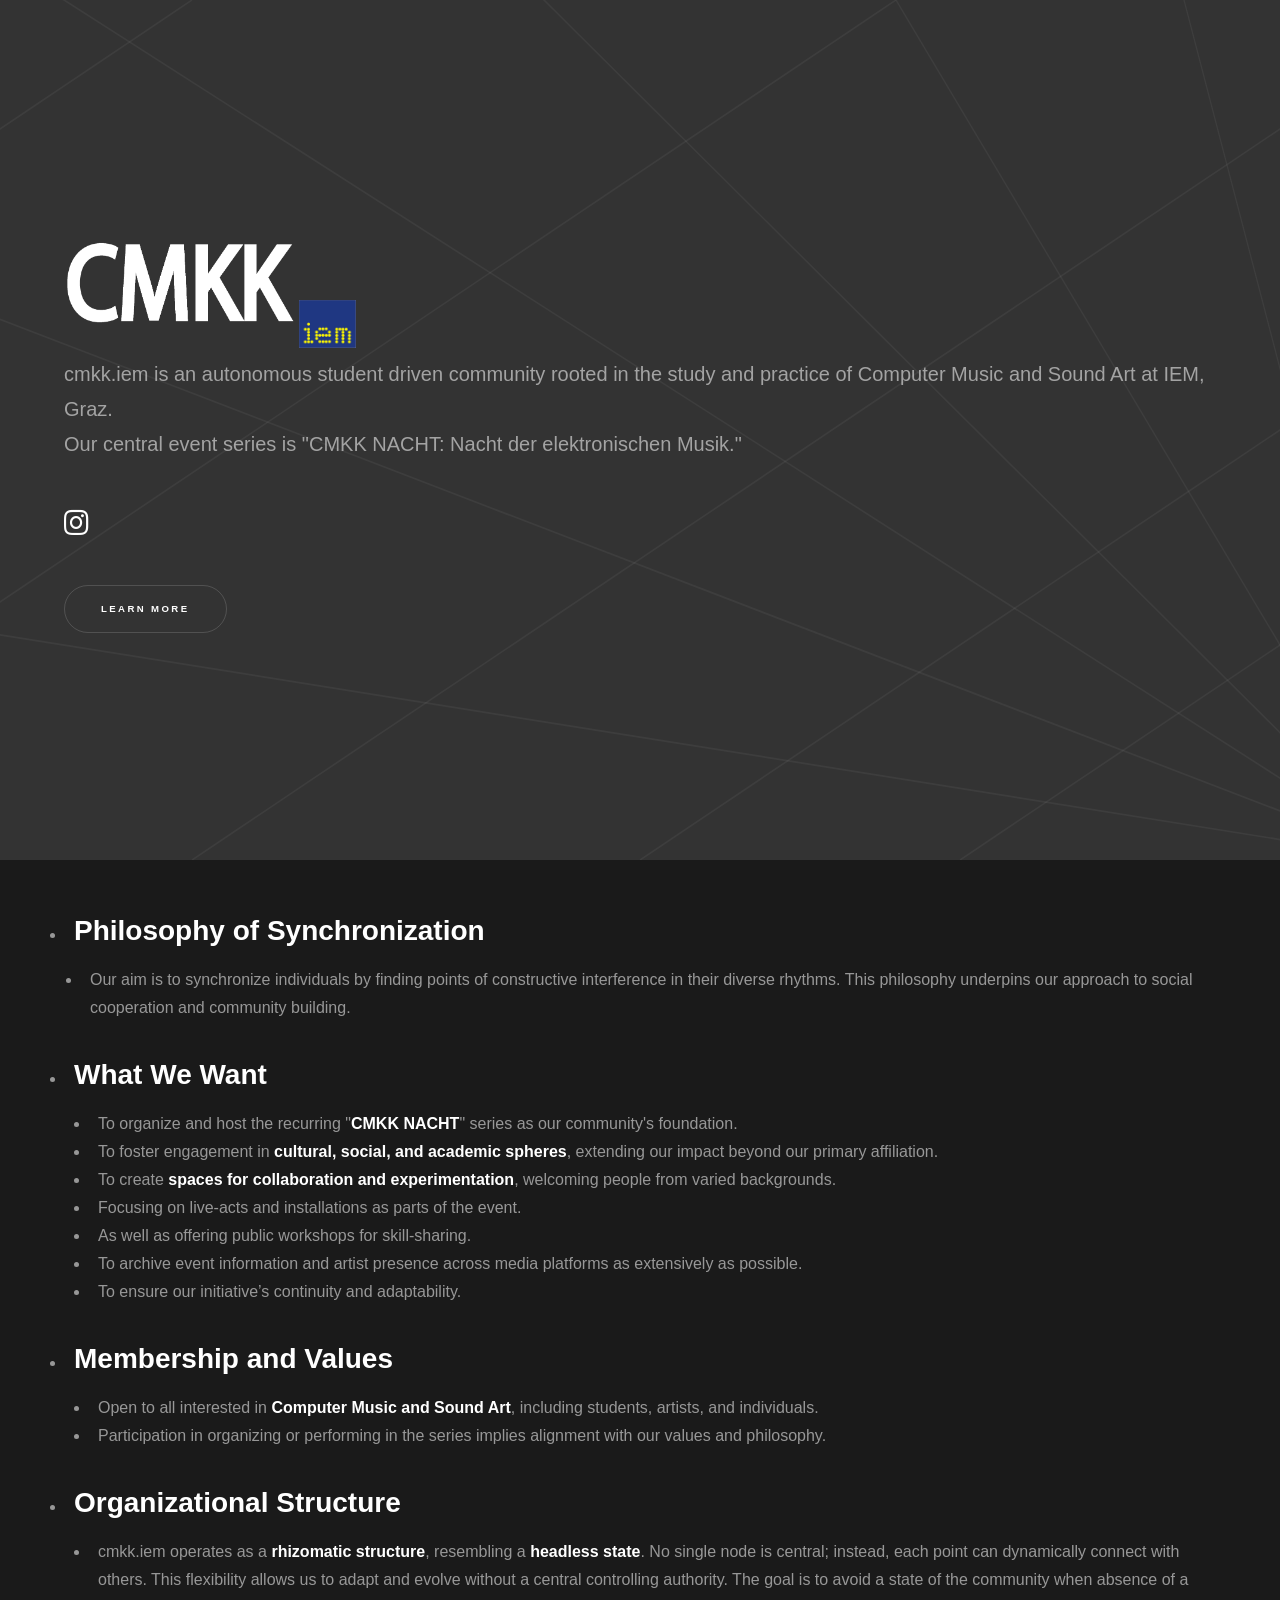
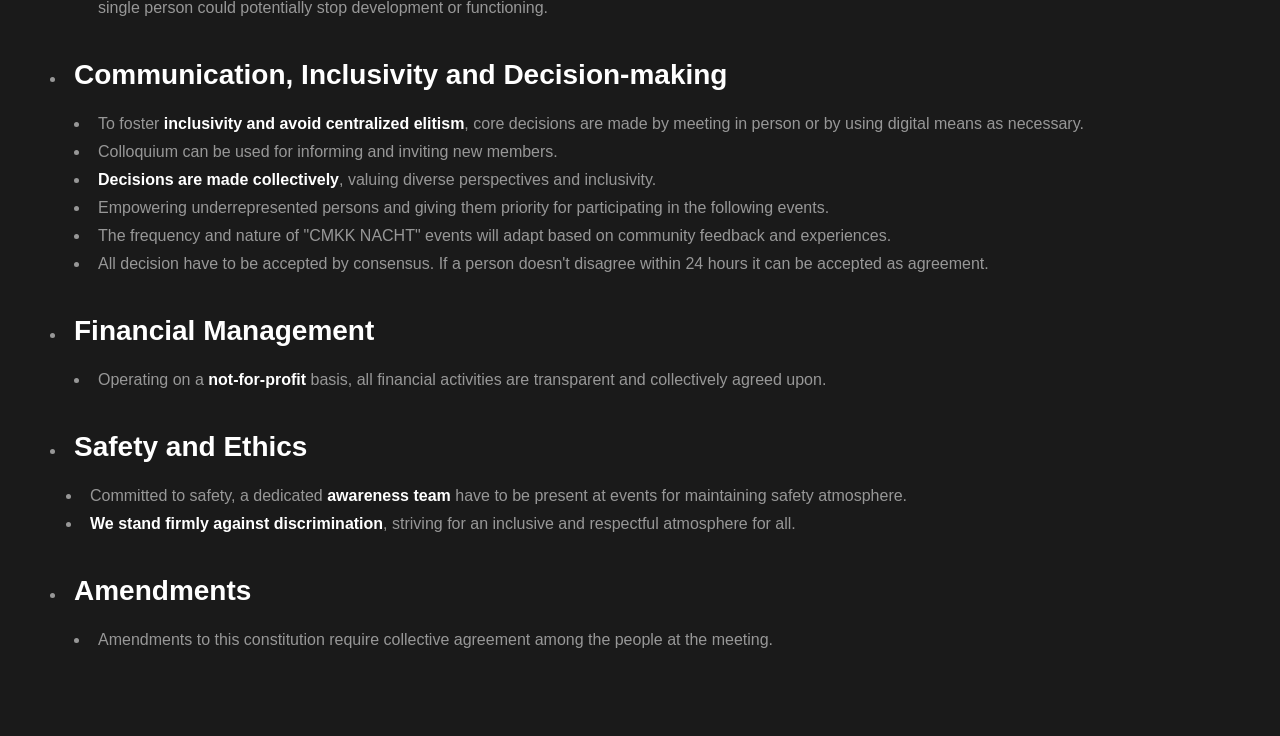
==== commit f7bb43d9: "fixed" ====
--- a/index.html
+++ b/index.html
@@ -21,7 +21,7 @@
 				<!-- Intro -->
 					<section id="intro" class="wrapper style1 fullscreen fade-up">
 						<div class="inner">
-							<img width="20%"src="assets/cmkk.png"> 
+							<img width="20%"src="assets/cmkk.png"> <img width="5%"src="assets/iem_logo.png"> 
 							<p>cmkk.iem is an autonomous student driven community rooted in the study and practice of Computer Music and Sound Art at IEM, Graz. <br> Our central event series is "CMKK NACHT: Nacht der elektronischen Musik."
 
 							<h2><a href="#" class="icon brands fa-instagram"><span class="label">Instagram</span></a></h2></p>
@@ -38,19 +38,11 @@
 						<section>
 							<div class="inner"><ul>
  	<li>
-<h2>Preamble</h2>
-<ul>
- 	cmkk.iem is an autonomous student driven community rooted in the study and practice of Computer Music and Sound Art at IEM, Graz. Our central event series is "CMKK NACHT: Nacht der elektronischen Musik."</li>
-</ul>
-</li>
-</ul>
-<ul>
- 	<li>
 <h2>Philosophy of Synchronization</h2>
 </li>
  	
 <ul>
- 	Our aim is to synchronize individuals by finding points of constructive interference in their diverse rhythms. This philosophy underpins our approach to social cooperation and community building.</li>
+ 	<li>Our aim is to synchronize individuals by finding points of constructive interference in their diverse rhythms. This philosophy underpins our approach to social cooperation and community building.</li>
 </ul>
 </li>
 </ul>
@@ -58,14 +50,14 @@
  	<li>
 <h2>What We Want</h2>
 <ul>
- 	To organize and host the recurring "<b>CMKK NACHT</b>" series as our community's foundation.</li>
+ 	<li>To organize and host the recurring "<b>CMKK NACHT</b>" series as our community's foundation.</li>
  	<li>To foster engagement in <b>cultural, social, and academic spheres</b>, extending our impact beyond our primary affiliation.</li>
  	<li>To create <b>spaces for collaboration and experimentation</b>, welcoming people from varied backgrounds.
-<ul>
+
  	<li>Focusing on live-acts and installations as parts of the event.</li>
  	<li>As well as offering public workshops for skill-sharing.</li>
-</ul>
-</li>
+
+
  	<li>To archive event information and artist presence across media platforms as extensively as possible.</li>
  	<li>To ensure our initiative’s continuity and adaptability.</li>
 </ul>
@@ -89,10 +81,10 @@
  	<li>To foster <b>inclusivity and avoid centralized elitism</b>, core decisions are made by meeting in person or by using digital means as necessary.</li>
  	<li>Colloquium can be used for informing and inviting new members.</li>
  	<li><b>Decisions are made collectively</b>, valuing diverse perspectives and inclusivity.
-<ul>
+
  	<li>Empowering underrepresented persons and giving them priority for participating in the following events.</li>
-</ul>
-</li>
+
+
  	<li>The frequency and nature of "CMKK NACHT" events will adapt based on community feedback and experiences.</li>
  	<li>All decision have to be accepted by consensus. If a person doesn't disagree within 24 hours it can be accepted as agreement.</li>
 </ul>
--- a/assets/css/main.css
+++ b/assets/css/main.css
@@ -113,9 +113,9 @@
 		}
 	 .diva {
   padding-top: 50px;
-  padding-right: 30px;
+  padding-right: 50px;
   padding-bottom: 50px;
-  padding-left: 80px;
+  padding-left: 50px;
 }
 
 /* Type */
@@ -3912,4 +3912,4 @@
 				background-attachment: scroll;
 			}
 
-		}+		}
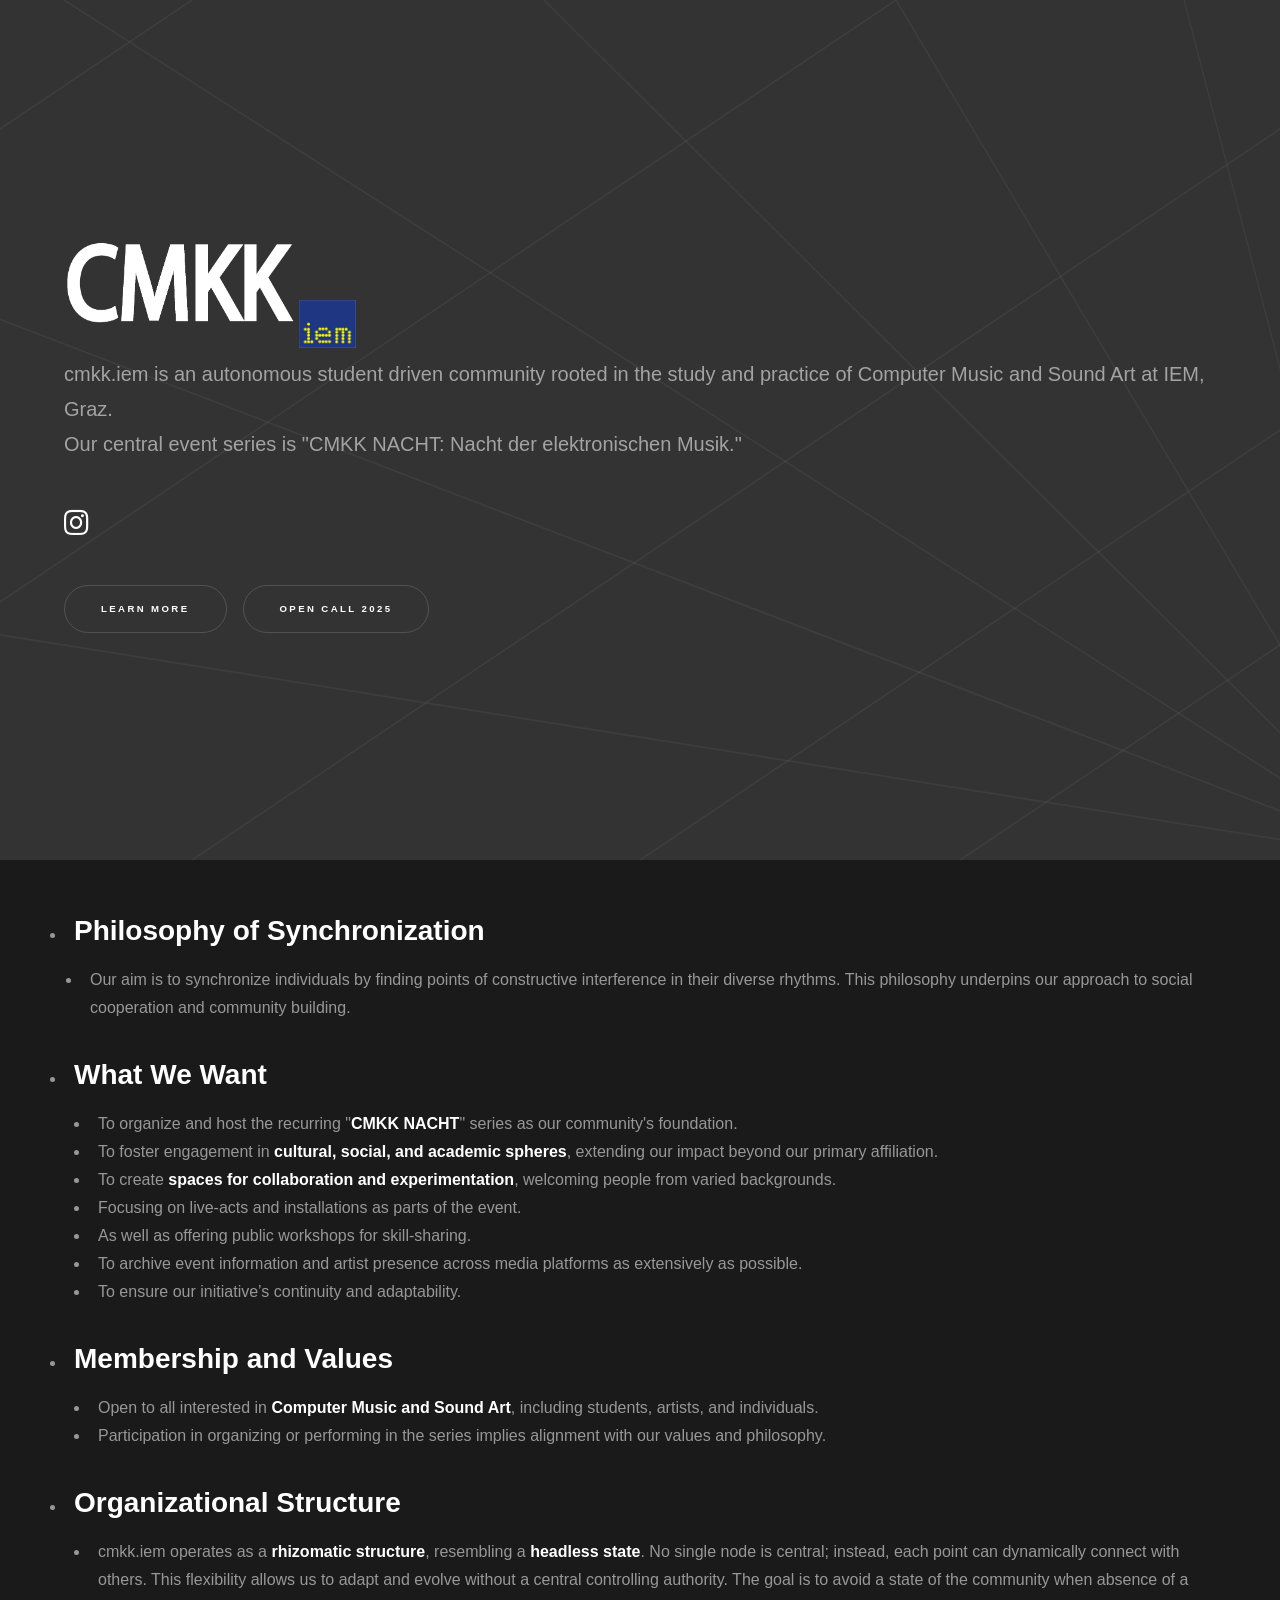
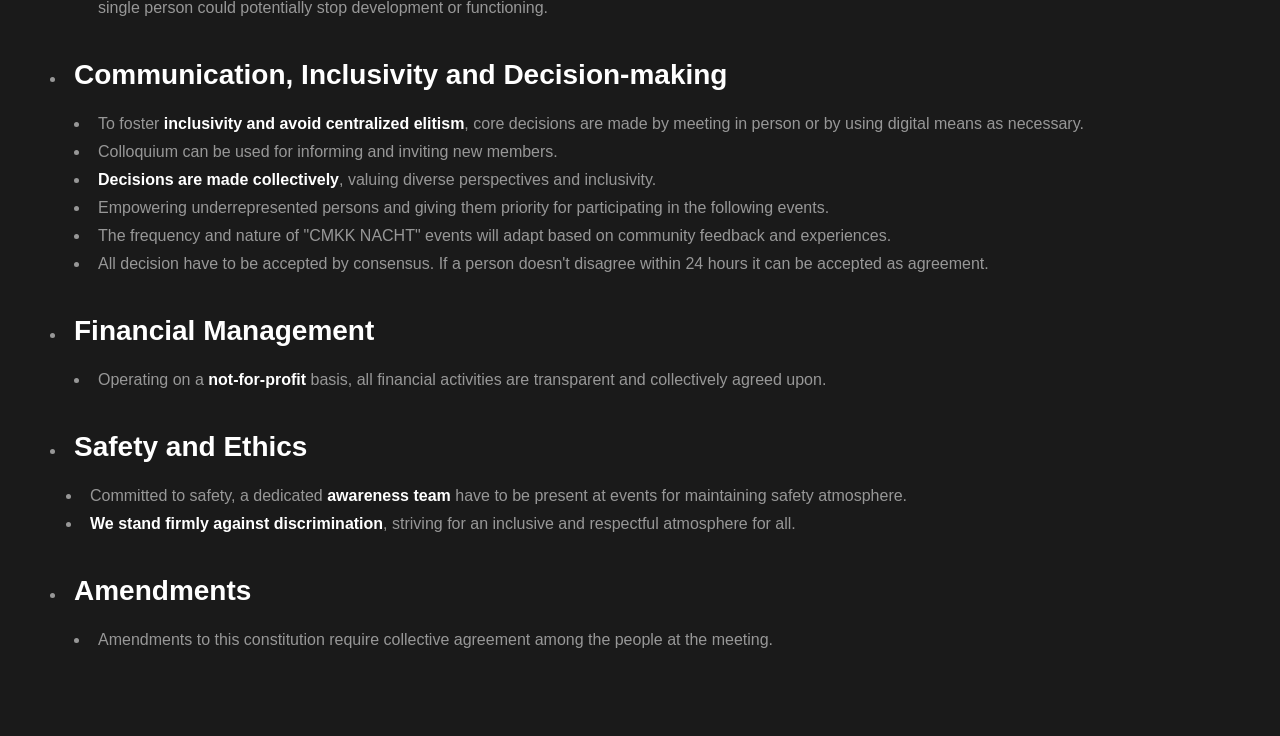
==== commit 192cd19f: "added opencall" ====
--- a/index.html
+++ b/index.html
@@ -6,7 +6,7 @@
 -->
 <html>
 	<head>
-		<title>Hyperspace by HTML5 UP</title>
+		<title>CMKK - IEM</title>
 		<meta charset="utf-8" />
 		<meta name="viewport" content="width=device-width, initial-scale=1, user-scalable=no" />
 		<link rel="stylesheet" href="assets/css/main.css" />
@@ -24,10 +24,10 @@
 							<img width="20%"src="assets/cmkk.png"> <img width="5%"src="assets/iem_logo.png"> 
 							<p>cmkk.iem is an autonomous student driven community rooted in the study and practice of Computer Music and Sound Art at IEM, Graz. <br> Our central event series is "CMKK NACHT: Nacht der elektronischen Musik."
 
-							<h2><a href="#" class="icon brands fa-instagram"><span class="label">Instagram</span></a></h2></p>
+							<h2><a href="https://www.instagram.com/cmkk.iem/" class="icon brands fa-instagram"><span class="label">Instagram</span></a></h2></p>
 							<ul class="actions">
 								<li><a href="#one" class="button scrolly">Learn more</a></li>
-
+								<li><a href="./call.html" class="button scrolly">Open Call 2025</a></li>
 
 							</ul>
 						</div>
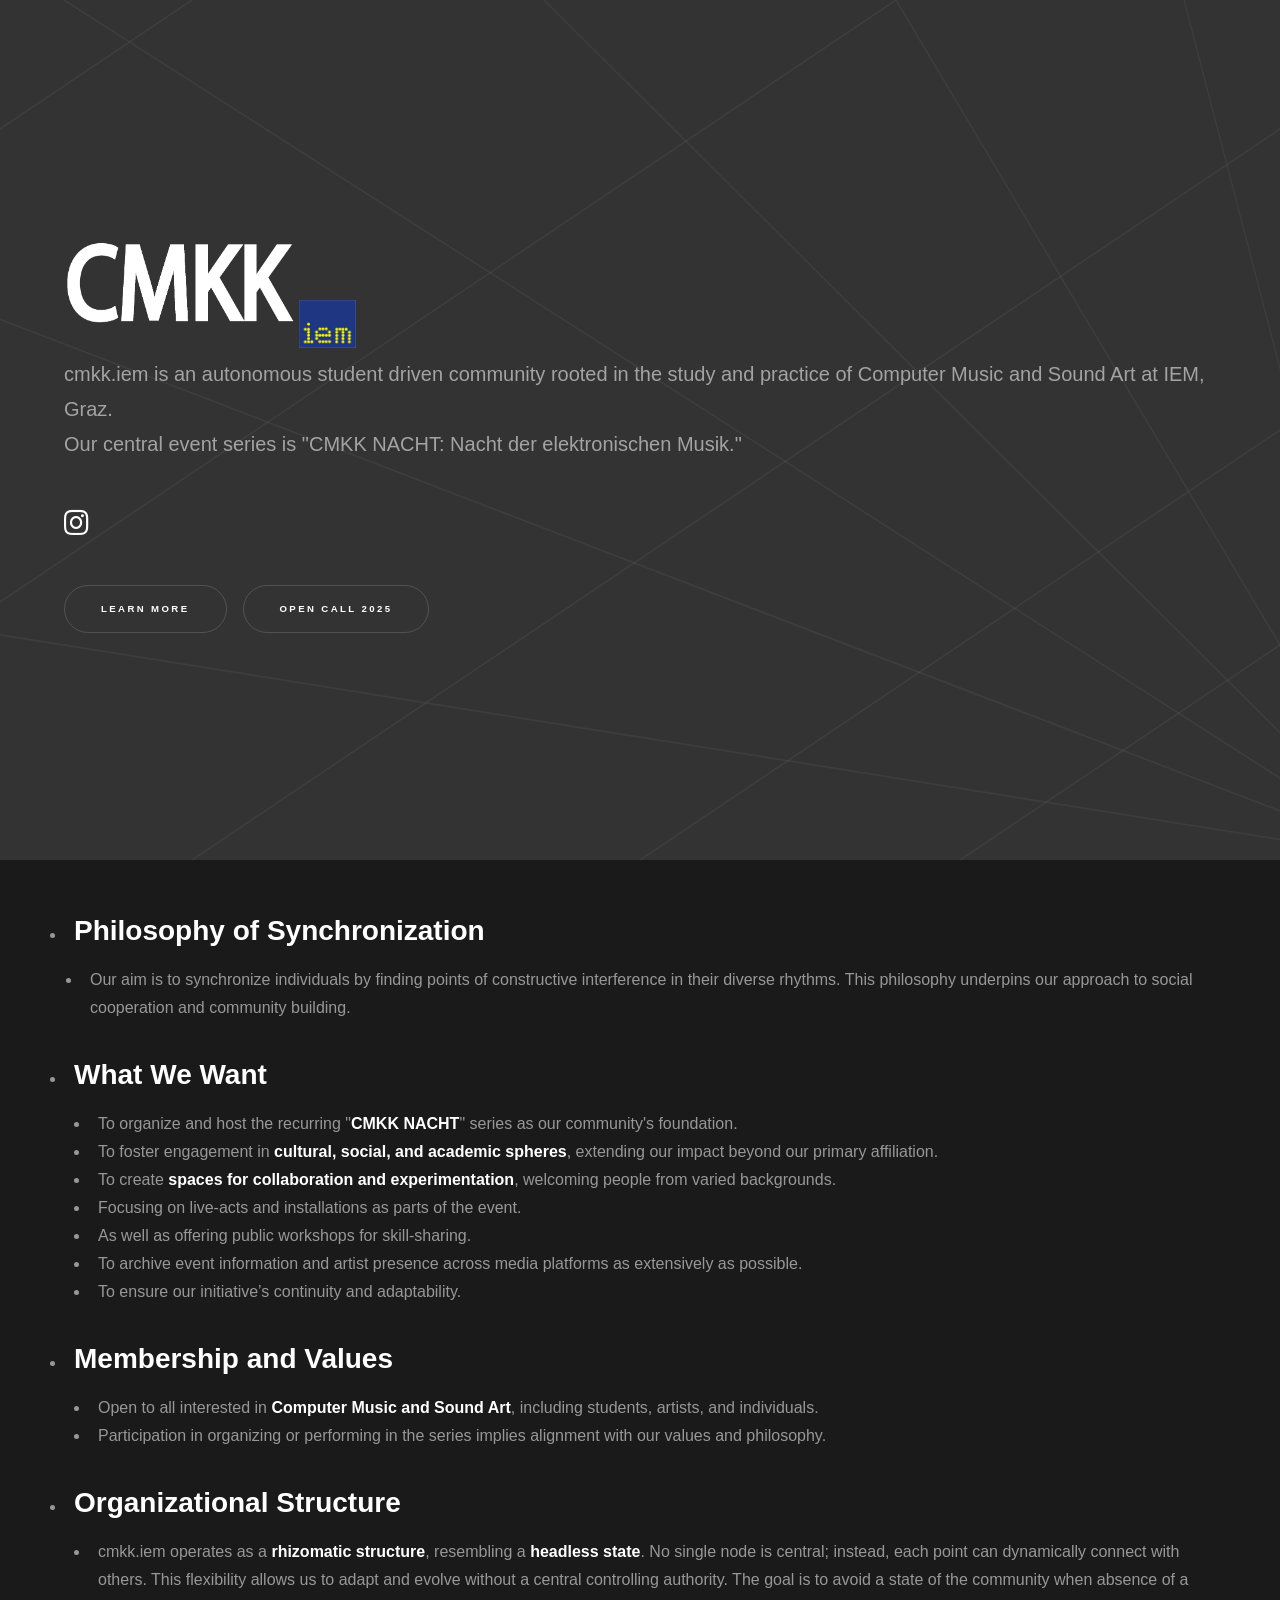
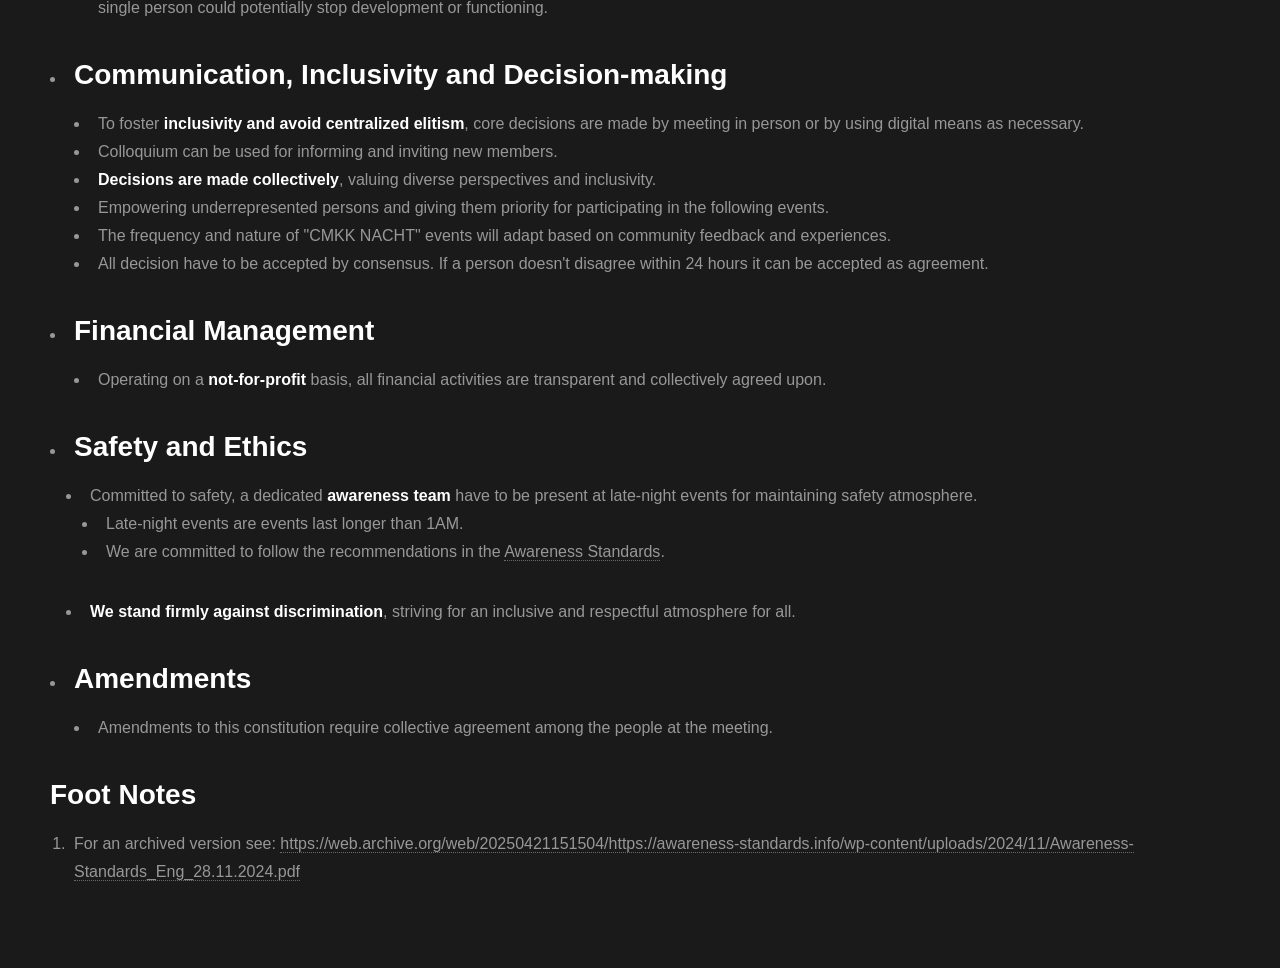
==== commit 420c470b: "Update awarness standards" ====
--- a/index.html
+++ b/index.html
@@ -100,7 +100,11 @@
 </li>
  	
 <ul>
- 	<li>Committed to safety, a dedicated <b>awareness team</b> have to be present at events for maintaining safety atmosphere.</li>
+ 	<li>Committed to safety, a dedicated <b>awareness team</b> have to be present at late-night events for maintaining safety atmosphere.</li>
+	<ul>
+		<li>Late-night events are events last longer than 1AM.</li>
+		<li>We are committed to follow the recommendations in the <a href="https://awareness-standards.info/awareness-standards/" target="_blank">Awareness Standards</a>.</li>
+	</ul>
  	<li><b>We stand firmly against discrimination</b>, striving for an inclusive and respectful atmosphere for all.</li>
 </ul>
 </li>
@@ -115,7 +119,14 @@
 </ul>
 </div>
 					</section>
-						
+						<section>
+							<div>
+								<h2>Foot Notes</h2>
+								<ol>
+									<li>For an archived version see: <a href="https://web.archive.org/web/20250421151504/https://awareness-standards.info/wp-content/uploads/2024/11/Awareness-Standards_Eng_28.11.2024.pdf" target="_blank">https://web.archive.org/web/20250421151504/https://awareness-standards.info/wp-content/uploads/2024/11/Awareness-Standards_Eng_28.11.2024.pdf</a></li>
+								</ol>
+							</div>
+						</section>
 					
 
 				
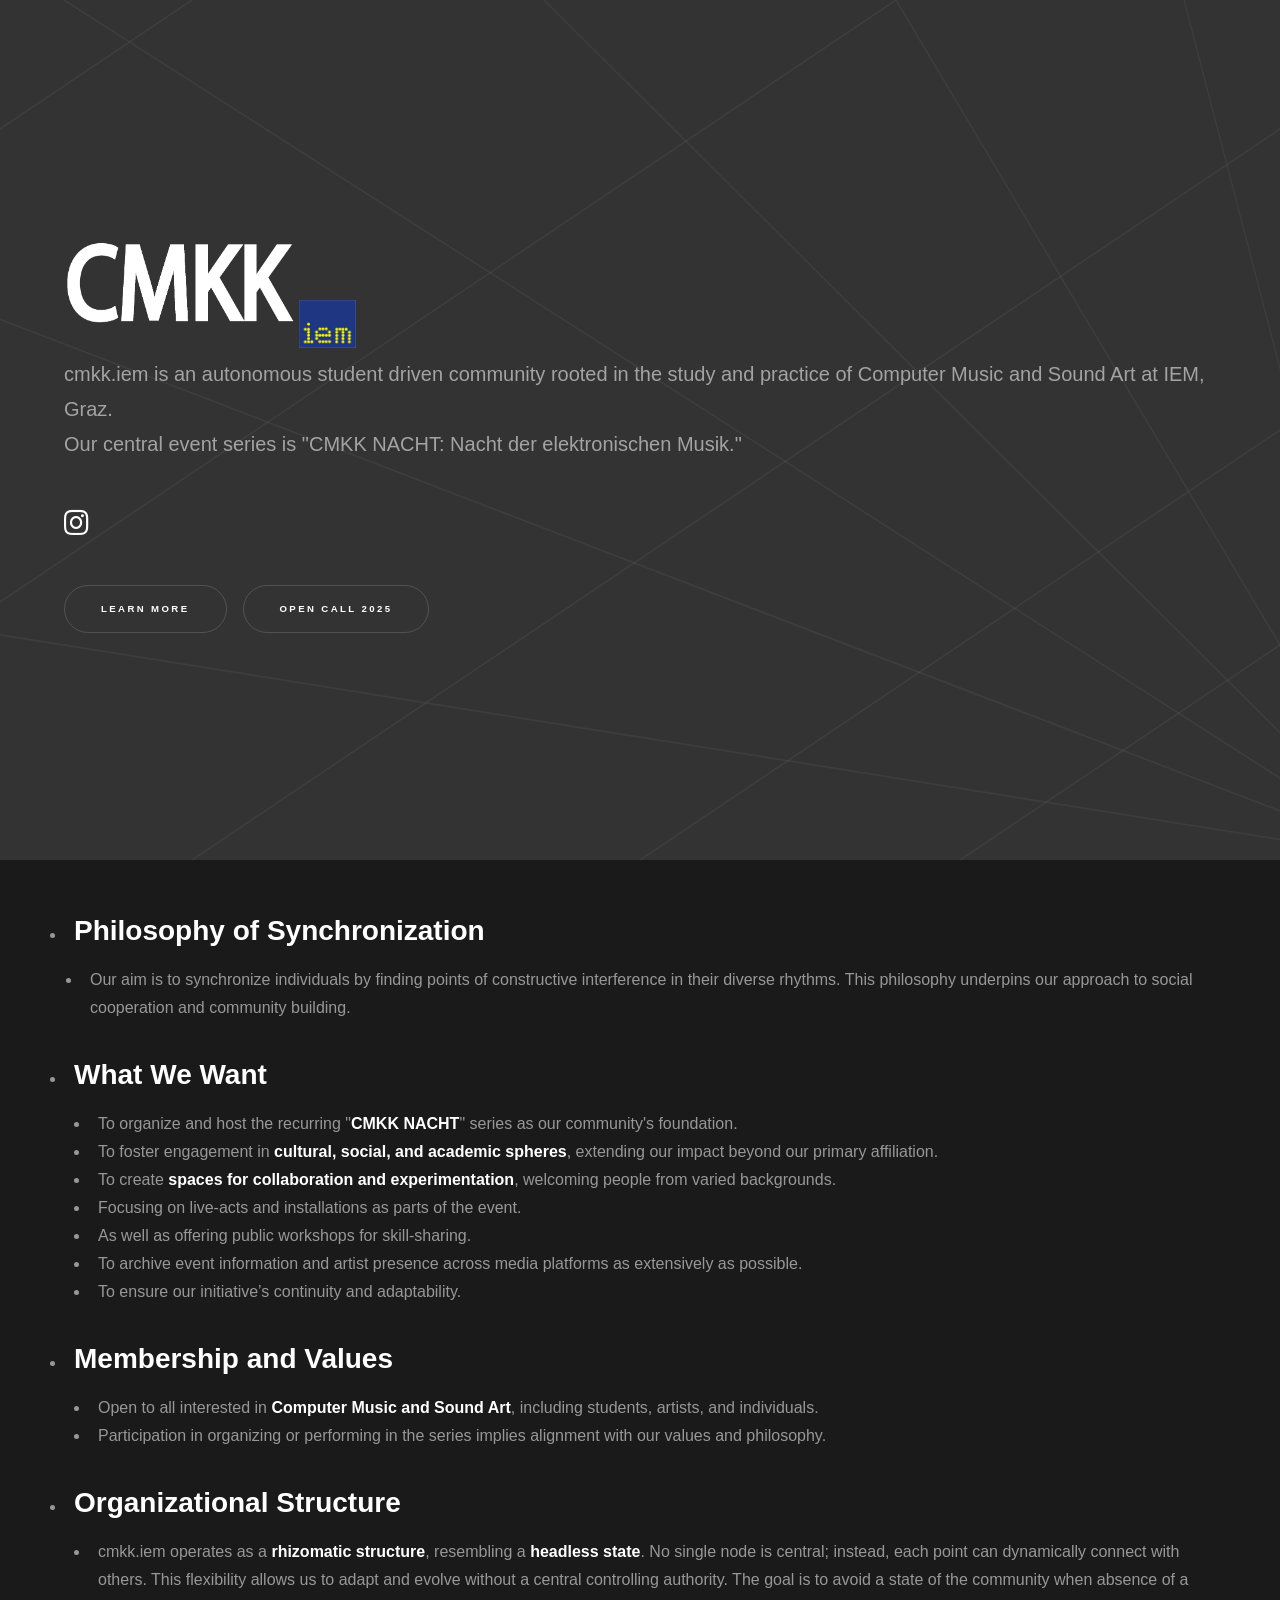
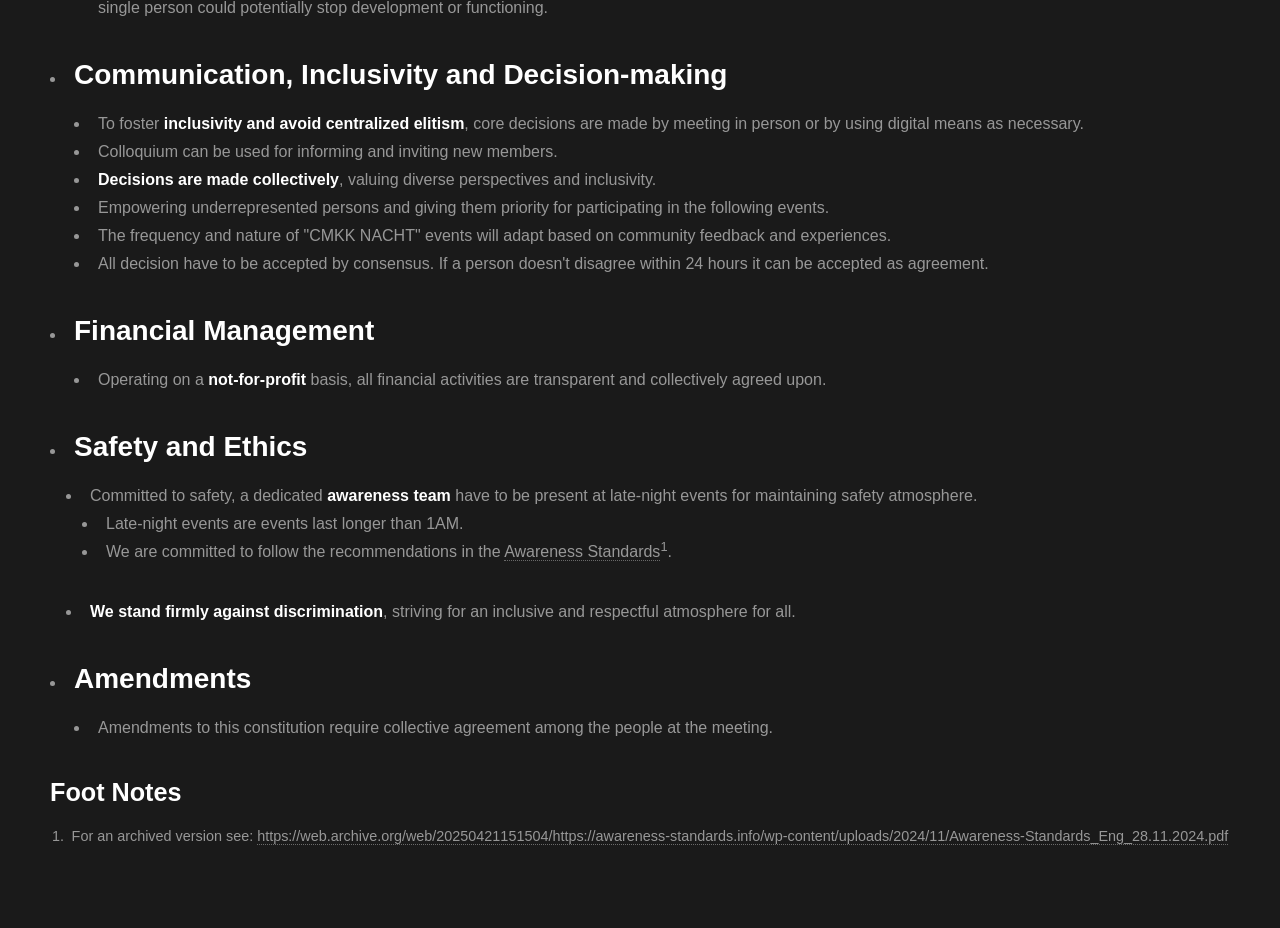
==== commit a774377a: "Format footnoes" ====
--- a/index.html
+++ b/index.html
@@ -103,7 +103,7 @@
  	<li>Committed to safety, a dedicated <b>awareness team</b> have to be present at late-night events for maintaining safety atmosphere.</li>
 	<ul>
 		<li>Late-night events are events last longer than 1AM.</li>
-		<li>We are committed to follow the recommendations in the <a href="https://awareness-standards.info/awareness-standards/" target="_blank">Awareness Standards</a>.</li>
+		<li>We are committed to follow the recommendations in the <a href="https://awareness-standards.info/awareness-standards/" target="_blank">Awareness Standards</a><sup>1</sup>.</li>
 	</ul>
  	<li><b>We stand firmly against discrimination</b>, striving for an inclusive and respectful atmosphere for all.</li>
 </ul>
@@ -120,7 +120,7 @@
 </div>
 					</section>
 						<section>
-							<div>
+							<div style="font-size: 0.9rem;">
 								<h2>Foot Notes</h2>
 								<ol>
 									<li>For an archived version see: <a href="https://web.archive.org/web/20250421151504/https://awareness-standards.info/wp-content/uploads/2024/11/Awareness-Standards_Eng_28.11.2024.pdf" target="_blank">https://web.archive.org/web/20250421151504/https://awareness-standards.info/wp-content/uploads/2024/11/Awareness-Standards_Eng_28.11.2024.pdf</a></li>
